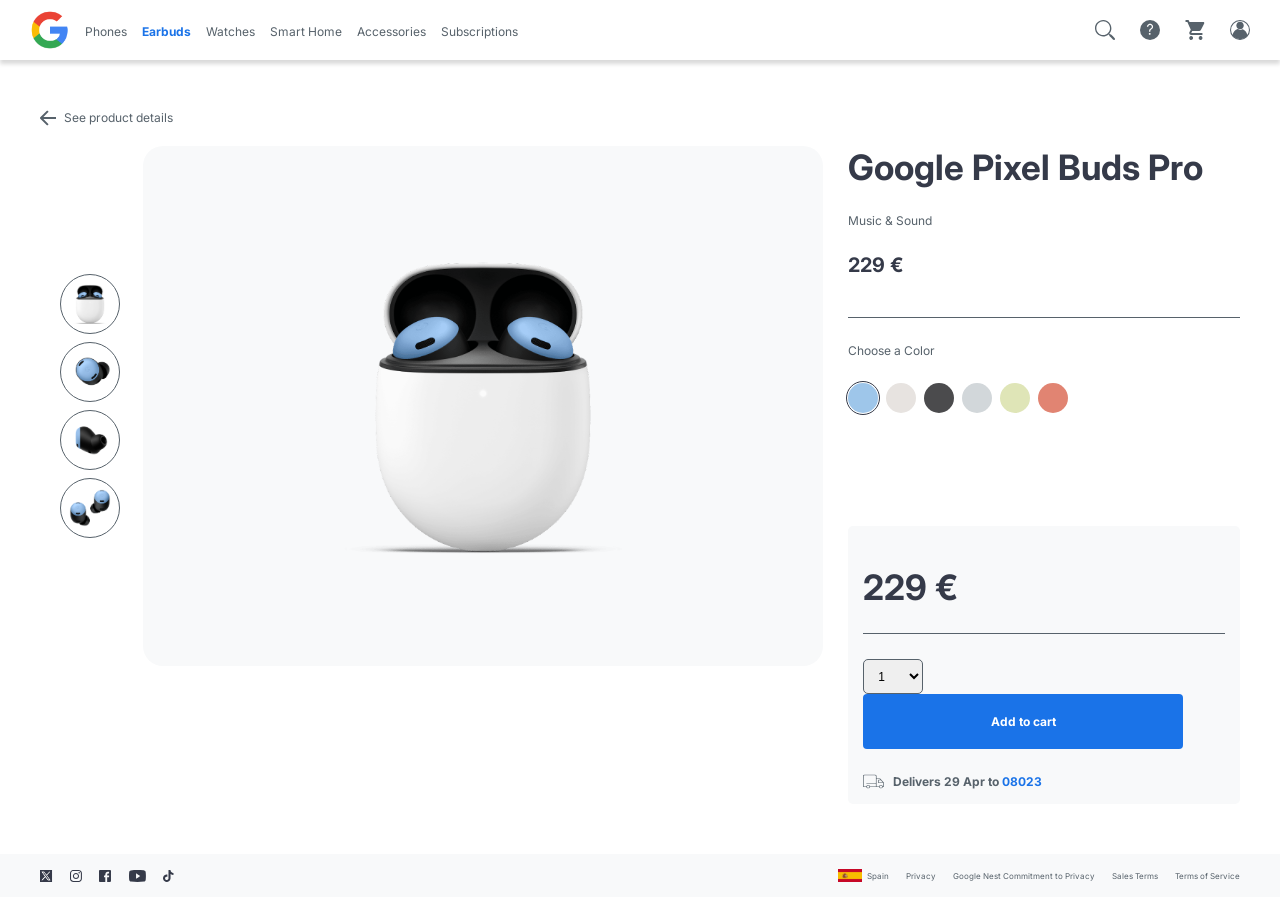
==== index.html @ b7e23eb5 "feat(watches): implement watches page and refactor styles to mobile-first - Complete watches.html wi" ====
<!doctype html>
<html lang="en">
  <head>
    <meta charset="UTF-8" />
    <meta name="viewport" content="width=device-width, initial-scale=1.0" />
    <title>Google Store</title>
    <link rel="icon" type="image/png" href="./img/google-logo.png" />
    <link rel="stylesheet" href="./styles/style.css" />
    <link rel="preconnect" href="https://fonts.googleapis.com" />
    <link rel="preconnect" href="https://fonts.gstatic.com" crossorigin />
    <link
      href="https://fonts.googleapis.com/css2?family=Inter:wght@400;700&display=swap"
      rel="stylesheet"
    />
  </head>

  <body>
    <!-- ===================== NAVIGATION ===================== -->
    <nav aria-label="Main navigation">
      <div class="links_contain">
        <a href="#"><img src="./img/google-logo.png" alt="logo" /></a>

        <ul class="links">
          <li><a href="#">Phones</a></li>
          <li>
            <a href="../pages/earbuds.html" aria-current="page">Earbuds</a>
          </li>
          <li><a href="../pages/watches.html">Watches</a></li>
          <li><a href="#">Smart Home</a></li>
          <li><a href="#">Accessories</a></li>
          <li><a href="#">Subscriptions</a></li>
        </ul>
      </div>

      <ul class="icons">
        <li>
          <a href="#"><img src="./img/icons/Search.svg" alt="Search" /></a>
        </li>
        <li>
          <a href="#"><img src="./img/icons/Help.svg" alt="Help" /></a>
        </li>
        <li>
          <a href="#"><img src="./img/icons/Cart.svg" alt="Cart" /></a>
        </li>
        <li>
          <a href="#"
            ><img src="./img/icons/Avatar.svg" alt="User account"
          /></a>
        </li>
        <li class="menu">
          <a href="#"
            ><img src="./img/icons/icons-menu.svg" alt="Open menu"
          /></a>
        </li>
      </ul>
    </nav>

    <!-- ===================== MAIN CONTENT ===================== -->
    <main>
      <a href="#" class="btn_back">
        <img src="./img/icons/Arrow.svg" alt="arrow" />
        See product details
      </a>

      <section>
        <div>
          <figure>
            <div class="thumbnails">
              <div>
                <img
                  src="./img/earbuds/earbuds_01.png"
                  alt="Google Pixel Buds Pro - vista frontal con estuche abierto"
                />
              </div>
              <div>
                <img
                  src="./img/earbuds/earbuds_02.png"
                  alt="Google Pixel Buds Pro - vista lateral"
                />
              </div>
              <div>
                <img
                  src="./img/earbuds/earbuds_03.png"
                  alt="Google Pixel Buds Pro - auricular derecho"
                />
              </div>
              <div>
                <img
                  src="./img/earbuds/earbuds_04.png"
                  alt="Google Pixel Buds Pro - estuche cerrado"
                />
              </div>
            </div>

            <div class="image">
              <img
                src="./img/earbuds/earbuds_01.png"
                alt="Google Pixel Buds Pro - vista frontal con estuche abierto"
              />
            </div>
          </figure>
        </div>

        <div class="info_product">
          <div class="description">
            <h1>Google Pixel Buds Pro</h1>
            <p>Music & Sound</p>
            <p class="price_summary">229 €</p>
            <hr />
            <p>Choose a Color</p>
          </div>

          <!-- Color selector and purchase actions -->
          <div class="purchase">
            <div class="colors">
              <input type="radio" name="color" id="color-blue" checked />
              <label for="color-blue" class="color-swatch swatch-blue"></label>

              <input type="radio" name="color" id="color-gray-light" />
              <label
                for="color-gray-light"
                class="color-swatch swatch-gray-light"
              ></label>

              <input type="radio" name="color" id="color-dark" />
              <label for="color-dark" class="color-swatch swatch-dark"></label>

              <input type="radio" name="color" id="color-gray" />
              <label for="color-gray" class="color-swatch swatch-gray"></label>

              <input type="radio" name="color" id="color-green" />
              <label
                for="color-green"
                class="color-swatch swatch-green"
              ></label>

              <input type="radio" name="color" id="color-red" />
              <label for="color-red" class="color-swatch swatch-red"></label>
            </div>

            <div class="purchase_details">
              <p class="price_purchase">229 €</p>
              <hr />
              <div>
                <select name="quantity" id="quantity">
                  <option value="1">1</option>
                  <option value="2">2</option>
                  <option value="3">3</option>
                  <option value="4">4</option>
                  <option value="5">5</option>
                </select>
                <button>Add to cart</button>
              </div>

              <div class="delivery">
                <img src="./img/icons/Delivery.svg" alt="Delivers" />
                <p>Delivers 29 Apr to <span>08023</span></p>
              </div>
            </div>
          </div>
        </div>
      </section>
    </main>

    <!-- ===================== FOOTER ===================== -->
    <footer>
      <div>
        <!-- Social media links -->
        <div class="social-icons">
          <a href="#"><img src="./img/icons/SM-x.svg" alt="X" /></a>
          <a href="#"
            ><img src="./img/icons/SM-instagram.svg" alt="Instagram"
          /></a>
          <a href="#"
            ><img src="./img/icons/SM-facebook.svg" alt="Facebook"
          /></a>
          <a href="#"><img src="./img/icons/SM-youtube.svg" alt="YouTube" /></a>
          <a href="#"><img src="./img/icons/SM-tiktok.svg" alt="TikTok" /></a>
        </div>

        <!-- Legal links and country selector -->
        <div class="footer-links">
          <a href="#">Privacy</a>
          <a href="#">Google Nest Commitment to Privacy</a>
          <a href="#">Sales Terms</a>
          <a href="#">Terms of Service</a>
          <div class="country">
            <img src="./img/icons/Spain.svg" alt="Spain" /> Spain
          </div>
        </div>
      </div>
    </footer>
  </body>
</html>
---- styles/style.css ----
/* === RESET === */
* {
  margin: 0;
  padding: 0;
  box-sizing: border-box;
}

/* === CUSTOM PROPERTIES === */
:root {
  /* Colors */
  --white: #ffffff;
  --gray-light: #f8f9fa;
  --gray: #57626b;
  --gray-dark: #353a49;
  --blue: #1a73e8;
  --beige: #f1f0e8;

  /* Typography */
  --font-primary: "Inter", sans-serif;

  --title-size: 35px;
  --title-color: var(--gray-dark);

  --subtitle-size: 20px;

  --text-size: 12px;
  --text-weight: normal;
  --text-color: var(--gray);

  --weight-bold: bold;

  --text-footer-size: 8px;
}

/* === BASE STYLES === */
body {
  font-family: var(--font-primary);
  display: flex;
  flex-direction: column;
  min-height: 100vh;
}

h1 {
  font-size: var(--title-size);
  font-weight: var(--weight-bold);
  color: var(--title-color);
}

p {
  font-size: var(--text-size);
  font-weight: var(--text-weight);
  color: var(--text-color);
}

button {
  all: unset;
  cursor: pointer;
}

/* === NAVIGATION === */
nav {
  display: flex;
  justify-content: space-between;
  padding: 10px 30px;
  align-items: center;
  height: 60px;
  box-shadow: 0px 4px 4px 0px rgba(0, 0, 0, 0.15);
}

.links_contain {
  display: flex;
  gap: 15px;
  align-items: center;
}

.links_contain img {
  width: 40px;
  height: 40px;
  display: block;
}

/* Hidden on mobile, shown on tablet+ */
.links {
  display: none;
}

.links a {
  text-decoration: none;
  color: var(--text-color);
  font-size: var(--text-size);
  font-weight: var(--text-weight);
  transition: color 0.2s ease;
}

.links a:hover {
  color: var(--blue);
  font-weight: var(--weight-bold);
}

/* Active page link */
.links a[aria-current="page"],
.links a[aria-current="page"]:hover {
  color: var(--blue);
  font-weight: var(--weight-bold);
  cursor: default;
}

.icons {
  display: flex;
  gap: 25px;
  list-style: none;
  height: 20px;
}

.icons img {
  width: 20px;
  height: 20px;
  transition: transform 0.2s ease;
}

.icons img:hover {
  transform: scale(1.2);
}

.menu img {
  filter: invert(29%) sepia(98%) saturate(1352%) hue-rotate(204deg)
    brightness(98%) contrast(95%);
}

/* === MAIN CONTENT === */
main {
  padding: 20px;
  display: flex;
  flex-direction: column;
  gap: 20px;
  align-items: flex-start;
}

main > a {
  display: flex;
  gap: 8px;
  text-decoration: none;
  color: var(--text-color);
  font-size: var(--text-size);
  font-weight: var(--text-weight);
}

section {
  display: flex;
  flex-direction: column;
  gap: 25px;
  width: 100%;
}

figure {
  width: 100%;
}

.thumbnails {
  display: none;
}

.image {
  background-color: var(--gray-light);
  border-radius: 20px;
  width: 100%;
  height: 350px;
  display: flex;
  justify-content: center;
  align-items: center;
  padding: 30px;
}

.image img {
  max-width: 100%;
  max-height: 100%;
  object-fit: contain;
}

.info_product,
.description {
  display: flex;
  flex-direction: column;
  gap: 25px;
}

.price_summary {
  color: var(--title-color);
  font-weight: var(--weight-bold);
  font-size: var(--subtitle-size);
  margin-bottom: 15px;
}

hr {
  width: 100%;
  border: none;
  border-top: 1px solid var(--gray);
}

.purchase {
  display: flex;
  flex-direction: column;
  gap: 25px;
}

.colors {
  display: flex;
  gap: 8px;
  align-items: center;
}

/* Hide radio inputs */
.colors input[type="radio"] {
  appearance: none;
  -webkit-appearance: none;
  width: 0;
  height: 0;
  margin: 0;
  position: absolute;
}

/* Base style of each circle */
.color-swatch {
  display: block;
  width: 30px;
  height: 30px;
  border-radius: 50%;
  cursor: pointer;
  outline: 1px solid transparent;
  outline-offset: 1px;
  transition: outline 0.1s ease;
}

/* Colors */
.swatch-blue {
  background-color: #9ec6ea;
}
.swatch-gray-light {
  background-color: #e7e3e0;
}
.swatch-dark {
  background-color: #4b4b4d;
}
.swatch-gray {
  background-color: #d2d7da;
}
.swatch-green {
  background-color: #dfe5b7;
}
.swatch-red {
  background-color: #e18472;
}

/* The selection shows an outline. */
.colors input[type="radio"]:checked + .color-swatch {
  outline: 1px solid var(--gray-dark);
}

/* Hover over the unselected ones */
.color-swatch:hover {
  outline: 1px solid var(--gray);
}

.purchase_details {
  display: flex;
  flex-direction: column;
  gap: 25px;
  background-color: var(--gray-light);
  border-radius: 5px;
  padding: 30px 15px 15px;
  width: 100%;
}

.price_purchase {
  color: var(--title-color);
  font-weight: var(--weight-bold);
  font-size: var(--title-size);
}

select {
  width: 60px;
  height: 35px;
  padding: 0 10px;
  border: 0.5px solid var(--gray);
  border-radius: 5px;
  font-size: var(--text-size);
  cursor: pointer;
}

select:focus {
  outline: none;
  border-color: var(--gray-dark);
}

.purchase_details button {
  width: 320px;
  padding: 20px 0;
  background-color: var(--blue);
  text-align: center;
  color: var(--white);
  font-size: var(--text-size);
  font-weight: var(--weight-bold);
  border-radius: 4px;
}

.delivery {
  display: flex;
  gap: 9px;
}

.delivery p {
  font-weight: var(--weight-bold);
}

.delivery span {
  color: var(--blue);
}

/* === FOOTER === */
footer {
  display: flex;
  justify-content: center;
  padding: 15px 20px;
  color: var(--text-color);
  background-color: var(--gray-light);
}

footer > div {
  display: flex;
  flex-direction: column;
  gap: 20px;
}

/* Social icons */
.social-icons {
  display: flex;
  gap: 17px;
  justify-content: center;
  align-items: center;
}

.social-icons img {
  height: 22px;
  display: block;
}

/* Footer links & country selector */
.footer-links {
  display: flex;
  flex-direction: column;
  gap: 5px;
  align-items: center;
}

.footer-links a {
  text-decoration: none;
  color: var(--text-color);
  font-size: var(--text-footer-size);
}

.country {
  display: flex;
  align-items: center;
  gap: 5px;
  font-size: var(--text-footer-size);
}

.country img {
  width: 24px;
}

/* === TABLET (min-width: 768px) === */
@media only screen and (min-width: 768px) {
  .links {
    display: flex;
    list-style: none;
    gap: 15px;
    align-items: center;
  }

  .menu {
    display: none;
  }

  .image {
    height: 400px;
  }

  .purchase {
    flex-direction: row;
    gap: 23px;
    align-items: start;
  }

  .purchase_details {
    padding: 40px 15px 15px;
  }

  footer > div {
    flex-direction: row;
    align-items: center;
    justify-content: space-between;
    width: 100%;
  }

  .footer-links {
    flex-direction: row;
    gap: 17px;
    align-items: center;
  }

  .country {
    order: -1;
  }

  .social-icons img {
    height: 12px;
  }
}

/* === DESKTOP (min-width: 1024px) === */
@media only screen and (min-width: 1024px) {
  main {
    align-items: normal;
    padding: 50px 40px;
  }

  section {
    display: grid;
    grid-template-columns: 2fr 1fr;
  }

  figure {
    display: flex;
    align-items: center;
    gap: 23px;
    height: 520px;
    padding-left: 20px;
  }

  .thumbnails {
    display: flex;
    flex-direction: column;
    gap: 8px;
  }

  .thumbnails div {
    width: 60px;
    height: 60px;
    display: flex;
    align-items: center;
    justify-content: center;
    border: 0.5px solid var(--gray);
    border-radius: 50%;
  }

  .thumbnails img {
    height: 50px;
  }

  .purchase {
    flex-direction: column;
  }

  .colors {
    min-height: 120px;
    align-items: flex-start;
  }

  .image {
    height: 100%;
  }

  .image img {
    width: 500px;
  }

  footer > div {
    max-width: 1200px;
  }
}
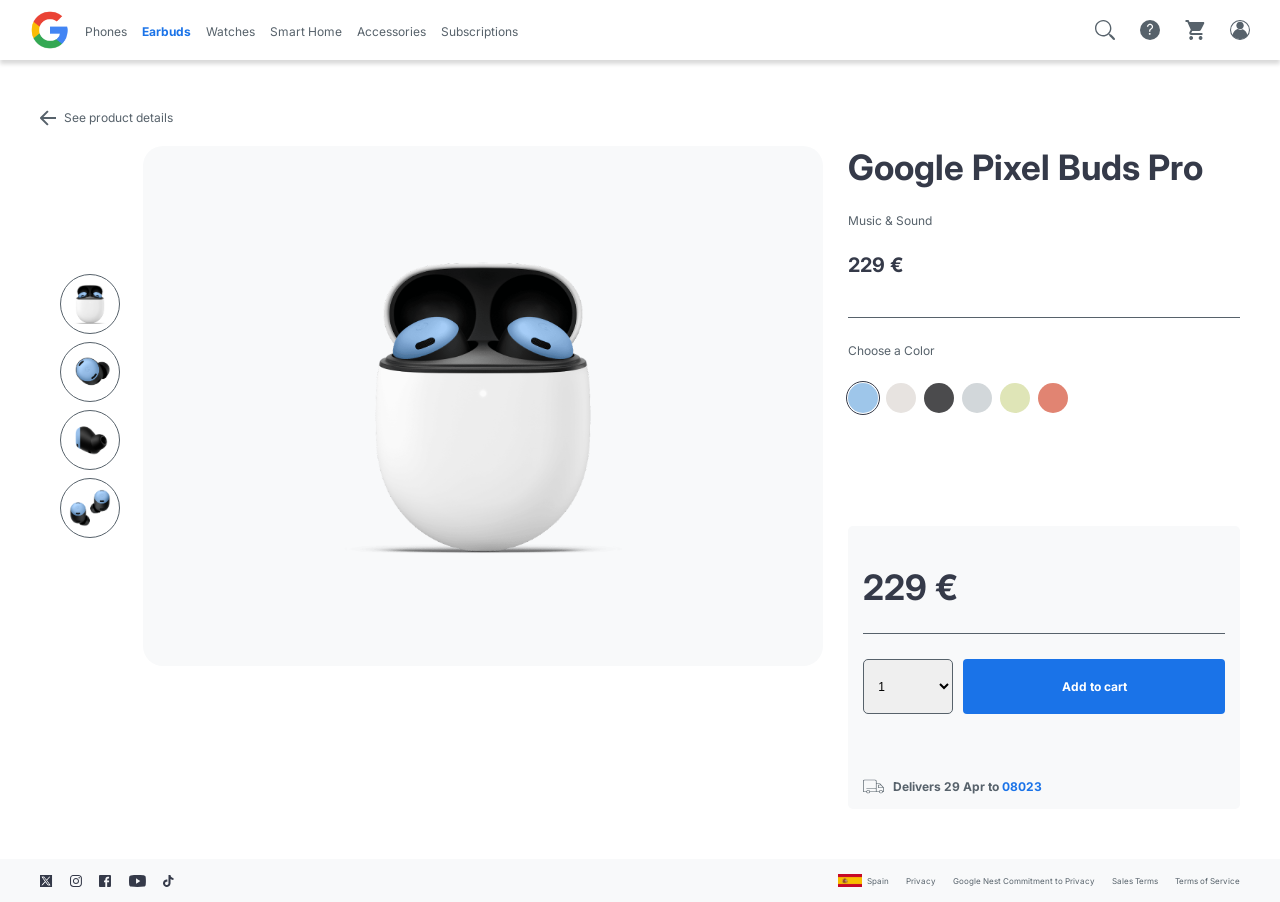
==== commit 6495e8dd: "refactor(purchase): improve accessibility and layout consistency - Replace color selector div with f" ====
--- a/index.html
+++ b/index.html
@@ -112,7 +112,7 @@
 
           <!-- Color selector and purchase actions -->
           <div class="purchase">
-            <div class="colors">
+            <fieldset class="colors">
               <input type="radio" name="color" id="color-blue" checked />
               <label for="color-blue" class="color-swatch swatch-blue"></label>
 
@@ -136,12 +136,12 @@
 
               <input type="radio" name="color" id="color-red" />
               <label for="color-red" class="color-swatch swatch-red"></label>
-            </div>
+            </fieldset>
 
             <div class="purchase_details">
               <p class="price_purchase">229 €</p>
               <hr />
-              <div>
+              <div class="select_quantity">
                 <select name="quantity" id="quantity">
                   <option value="1">1</option>
                   <option value="2">2</option>
--- a/styles/style.css
+++ b/styles/style.css
@@ -203,14 +203,15 @@
   gap: 25px;
 }
 
-.colors {
+fieldset {
   display: flex;
   gap: 8px;
   align-items: center;
+  border: none;
 }
 
 /* Hide radio inputs */
-.colors input[type="radio"] {
+fieldset input[type="radio"] {
   appearance: none;
   -webkit-appearance: none;
   width: 0;
@@ -277,8 +278,14 @@
   font-size: var(--title-size);
 }
 
+.select_quantity {
+  display: flex;
+  flex-direction: column;
+  gap: 25px;
+}
+
 select {
-  width: 60px;
+  width: 80px;
   height: 35px;
   padding: 0 10px;
   border: 0.5px solid var(--gray);
@@ -293,7 +300,7 @@
 }
 
 .purchase_details button {
-  width: 320px;
+  flex: 1;
   padding: 20px 0;
   background-color: var(--blue);
   text-align: center;
@@ -475,6 +482,18 @@
     width: 500px;
   }
 
+  .select_quantity {
+    flex-direction: row;
+    align-items: stretch;
+    gap: 10px;
+    margin-bottom: 40px;
+  }
+
+  select {
+    height: 100%;
+    width: 90px;
+  }
+
   footer > div {
     max-width: 1200px;
   }
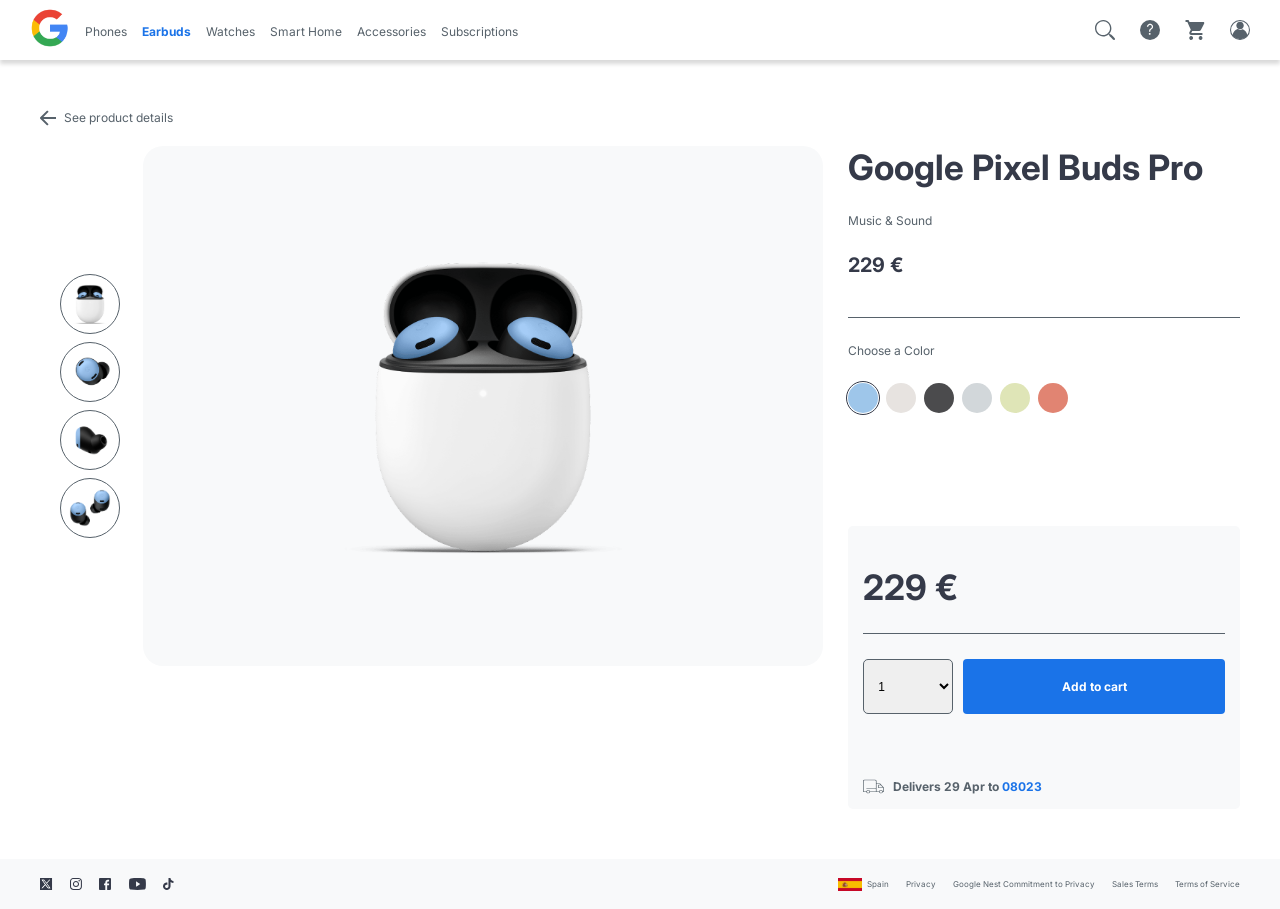
==== commit 88f45f90: "refactor(a11y): improve accessibility, remove dead code, and add focus states - Add meta description" ====
--- a/index.html
+++ b/index.html
@@ -3,6 +3,7 @@
   <head>
     <meta charset="UTF-8" />
     <meta name="viewport" content="width=device-width, initial-scale=1.0" />
+    <meta name="description" content="Google Pixel Buds Pro — premium wireless earbuds with Active Noise Cancellation. Available in 6 colors. Shop on the Google Store." />
     <title>Google Store</title>
     <link rel="icon" type="image/png" href="./img/google-logo.png" />
     <link rel="stylesheet" href="./styles/style.css" />
@@ -107,12 +108,12 @@
             <p>Music & Sound</p>
             <p class="price_summary">229 €</p>
             <hr />
-            <p>Choose a Color</p>
+            <p id="color-label">Choose a Color</p>
           </div>
 
           <!-- Color selector and purchase actions -->
           <div class="purchase">
-            <fieldset class="colors">
+            <fieldset class="colors" aria-labelledby="color-label">
               <input type="radio" name="color" id="color-blue" checked />
               <label for="color-blue" class="color-swatch swatch-blue"></label>
 
@@ -142,6 +143,7 @@
               <p class="price_purchase">229 €</p>
               <hr />
               <div class="select_quantity">
+                <label for="quantity" class="sr-only">Quantity</label>
                 <select name="quantity" id="quantity">
                   <option value="1">1</option>
                   <option value="2">2</option>
@@ -153,7 +155,7 @@
               </div>
 
               <div class="delivery">
-                <img src="./img/icons/Delivery.svg" alt="Delivers" />
+                <img src="./img/icons/Delivery.svg" alt="Free delivery" />
                 <p>Delivers 29 Apr to <span>08023</span></p>
               </div>
             </div>
@@ -167,15 +169,15 @@
       <div>
         <!-- Social media links -->
         <div class="social-icons">
-          <a href="#"><img src="./img/icons/SM-x.svg" alt="X" /></a>
+          <a href="#"><img src="./img/icons/SM-x.svg" alt="X" loading="lazy" /></a>
           <a href="#"
-            ><img src="./img/icons/SM-instagram.svg" alt="Instagram"
+            ><img src="./img/icons/SM-instagram.svg" alt="Instagram" loading="lazy"
           /></a>
           <a href="#"
-            ><img src="./img/icons/SM-facebook.svg" alt="Facebook"
+            ><img src="./img/icons/SM-facebook.svg" alt="Facebook" loading="lazy"
           /></a>
-          <a href="#"><img src="./img/icons/SM-youtube.svg" alt="YouTube" /></a>
-          <a href="#"><img src="./img/icons/SM-tiktok.svg" alt="TikTok" /></a>
+          <a href="#"><img src="./img/icons/SM-youtube.svg" alt="YouTube" loading="lazy" /></a>
+          <a href="#"><img src="./img/icons/SM-tiktok.svg" alt="TikTok" loading="lazy" /></a>
         </div>
 
         <!-- Legal links and country selector -->
--- a/styles/style.css
+++ b/styles/style.css
@@ -1,3 +1,16 @@
+/* === ACCESSIBILITY UTILITIES === */
+.sr-only {
+  position: absolute;
+  width: 1px;
+  height: 1px;
+  padding: 0;
+  margin: -1px;
+  overflow: hidden;
+  clip: rect(0, 0, 0, 0);
+  white-space: nowrap;
+  border: 0;
+}
+
 /* === RESET === */
 * {
   margin: 0;
@@ -13,7 +26,6 @@
   --gray: #57626b;
   --gray-dark: #353a49;
   --blue: #1a73e8;
-  --beige: #f1f0e8;
 
   /* Typography */
   --font-primary: "Inter", sans-serif;
@@ -48,7 +60,6 @@
 
 p {
   font-size: var(--text-size);
-  font-weight: var(--text-weight);
   color: var(--text-color);
 }
 
@@ -76,7 +87,6 @@
 .links_contain img {
   width: 40px;
   height: 40px;
-  display: block;
 }
 
 /* Hidden on mobile, shown on tablet+ */
@@ -88,7 +98,6 @@
   text-decoration: none;
   color: var(--text-color);
   font-size: var(--text-size);
-  font-weight: var(--text-weight);
   transition: color 0.2s ease;
 }
 
@@ -129,6 +138,7 @@
 
 /* === MAIN CONTENT === */
 main {
+  flex: 1;
   padding: 20px;
   display: flex;
   flex-direction: column;
@@ -294,8 +304,9 @@
   cursor: pointer;
 }
 
-select:focus {
-  outline: none;
+select:focus-visible {
+  outline: 1px solid var(--gray-light);
+  outline-offset: 2px;
   border-color: var(--gray-dark);
 }
 
@@ -308,6 +319,16 @@
   font-size: var(--text-size);
   font-weight: var(--weight-bold);
   border-radius: 4px;
+  transition: opacity 0.2s ease;
+}
+
+.purchase_details button:hover {
+  opacity: 0.85;
+}
+
+.purchase_details button:focus-visible {
+  outline: 2px solid var(--blue);
+  outline-offset: 3px;
 }
 
 .delivery {
@@ -348,7 +369,6 @@
 
 .social-icons img {
   height: 22px;
-  display: block;
 }
 
 /* Footer links & country selector */
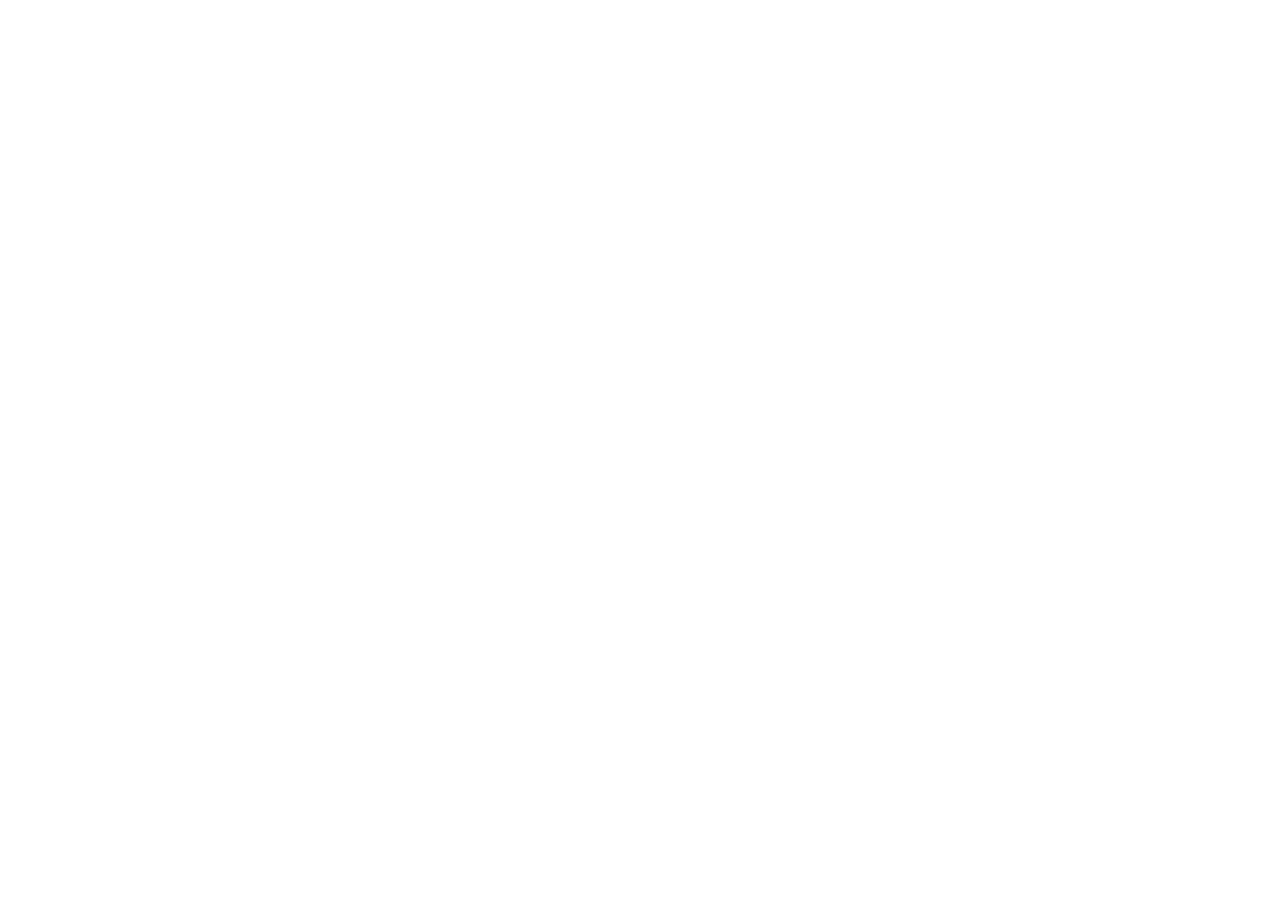
==== commit 4022f084: "refactor: reorganize static assets into assets/icons and assets/img  - Rename img/ to assets/ with i" ====
--- a/index.html
+++ b/index.html
@@ -3,9 +3,8 @@
   <head>
     <meta charset="UTF-8" />
     <meta name="viewport" content="width=device-width, initial-scale=1.0" />
-    <meta name="description" content="Google Pixel Buds Pro — premium wireless earbuds with Active Noise Cancellation. Available in 6 colors. Shop on the Google Store." />
     <title>Google Store</title>
-    <link rel="icon" type="image/png" href="./img/google-logo.png" />
+    <link rel="icon" type="image/png" href="./assets/icons/google-logo.png" />
     <link rel="stylesheet" href="./styles/style.css" />
     <link rel="preconnect" href="https://fonts.googleapis.com" />
     <link rel="preconnect" href="https://fonts.gstatic.com" crossorigin />
@@ -16,181 +15,9 @@
   </head>
 
   <body>
-    <!-- ===================== NAVIGATION ===================== -->
-    <nav aria-label="Main navigation">
-      <div class="links_contain">
-        <a href="#"><img src="./img/google-logo.png" alt="logo" /></a>
+    <div id="root"></div>
 
-        <ul class="links">
-          <li><a href="#">Phones</a></li>
-          <li>
-            <a href="../pages/earbuds.html" aria-current="page">Earbuds</a>
-          </li>
-          <li><a href="../pages/watches.html">Watches</a></li>
-          <li><a href="#">Smart Home</a></li>
-          <li><a href="#">Accessories</a></li>
-          <li><a href="#">Subscriptions</a></li>
-        </ul>
-      </div>
-
-      <ul class="icons">
-        <li>
-          <a href="#"><img src="./img/icons/Search.svg" alt="Search" /></a>
-        </li>
-        <li>
-          <a href="#"><img src="./img/icons/Help.svg" alt="Help" /></a>
-        </li>
-        <li>
-          <a href="#"><img src="./img/icons/Cart.svg" alt="Cart" /></a>
-        </li>
-        <li>
-          <a href="#"
-            ><img src="./img/icons/Avatar.svg" alt="User account"
-          /></a>
-        </li>
-        <li class="menu">
-          <a href="#"
-            ><img src="./img/icons/icons-menu.svg" alt="Open menu"
-          /></a>
-        </li>
-      </ul>
-    </nav>
-
-    <!-- ===================== MAIN CONTENT ===================== -->
-    <main>
-      <a href="#" class="btn_back">
-        <img src="./img/icons/Arrow.svg" alt="arrow" />
-        See product details
-      </a>
-
-      <section>
-        <div>
-          <figure>
-            <div class="thumbnails">
-              <div>
-                <img
-                  src="./img/earbuds/earbuds_01.png"
-                  alt="Google Pixel Buds Pro - vista frontal con estuche abierto"
-                />
-              </div>
-              <div>
-                <img
-                  src="./img/earbuds/earbuds_02.png"
-                  alt="Google Pixel Buds Pro - vista lateral"
-                />
-              </div>
-              <div>
-                <img
-                  src="./img/earbuds/earbuds_03.png"
-                  alt="Google Pixel Buds Pro - auricular derecho"
-                />
-              </div>
-              <div>
-                <img
-                  src="./img/earbuds/earbuds_04.png"
-                  alt="Google Pixel Buds Pro - estuche cerrado"
-                />
-              </div>
-            </div>
-
-            <div class="image">
-              <img
-                src="./img/earbuds/earbuds_01.png"
-                alt="Google Pixel Buds Pro - vista frontal con estuche abierto"
-              />
-            </div>
-          </figure>
-        </div>
-
-        <div class="info_product">
-          <div class="description">
-            <h1>Google Pixel Buds Pro</h1>
-            <p>Music & Sound</p>
-            <p class="price_summary">229 €</p>
-            <hr />
-            <p id="color-label">Choose a Color</p>
-          </div>
-
-          <!-- Color selector and purchase actions -->
-          <div class="purchase">
-            <fieldset class="colors" aria-labelledby="color-label">
-              <input type="radio" name="color" id="color-blue" checked />
-              <label for="color-blue" class="color-swatch swatch-blue"></label>
-
-              <input type="radio" name="color" id="color-gray-light" />
-              <label
-                for="color-gray-light"
-                class="color-swatch swatch-gray-light"
-              ></label>
-
-              <input type="radio" name="color" id="color-dark" />
-              <label for="color-dark" class="color-swatch swatch-dark"></label>
-
-              <input type="radio" name="color" id="color-gray" />
-              <label for="color-gray" class="color-swatch swatch-gray"></label>
-
-              <input type="radio" name="color" id="color-green" />
-              <label
-                for="color-green"
-                class="color-swatch swatch-green"
-              ></label>
-
-              <input type="radio" name="color" id="color-red" />
-              <label for="color-red" class="color-swatch swatch-red"></label>
-            </fieldset>
-
-            <div class="purchase_details">
-              <p class="price_purchase">229 €</p>
-              <hr />
-              <div class="select_quantity">
-                <label for="quantity" class="sr-only">Quantity</label>
-                <select name="quantity" id="quantity">
-                  <option value="1">1</option>
-                  <option value="2">2</option>
-                  <option value="3">3</option>
-                  <option value="4">4</option>
-                  <option value="5">5</option>
-                </select>
-                <button>Add to cart</button>
-              </div>
-
-              <div class="delivery">
-                <img src="./img/icons/Delivery.svg" alt="Free delivery" />
-                <p>Delivers 29 Apr to <span>08023</span></p>
-              </div>
-            </div>
-          </div>
-        </div>
-      </section>
-    </main>
-
-    <!-- ===================== FOOTER ===================== -->
-    <footer>
-      <div>
-        <!-- Social media links -->
-        <div class="social-icons">
-          <a href="#"><img src="./img/icons/SM-x.svg" alt="X" loading="lazy" /></a>
-          <a href="#"
-            ><img src="./img/icons/SM-instagram.svg" alt="Instagram" loading="lazy"
-          /></a>
-          <a href="#"
-            ><img src="./img/icons/SM-facebook.svg" alt="Facebook" loading="lazy"
-          /></a>
-          <a href="#"><img src="./img/icons/SM-youtube.svg" alt="YouTube" loading="lazy" /></a>
-          <a href="#"><img src="./img/icons/SM-tiktok.svg" alt="TikTok" loading="lazy" /></a>
-        </div>
-
-        <!-- Legal links and country selector -->
-        <div class="footer-links">
-          <a href="#">Privacy</a>
-          <a href="#">Google Nest Commitment to Privacy</a>
-          <a href="#">Sales Terms</a>
-          <a href="#">Terms of Service</a>
-          <div class="country">
-            <img src="./img/icons/Spain.svg" alt="Spain" /> Spain
-          </div>
-        </div>
-      </div>
-    </footer>
+    <!-- Lead Orchestrator -->
+    <script type="module" src="./index.js"></script>
   </body>
 </html>
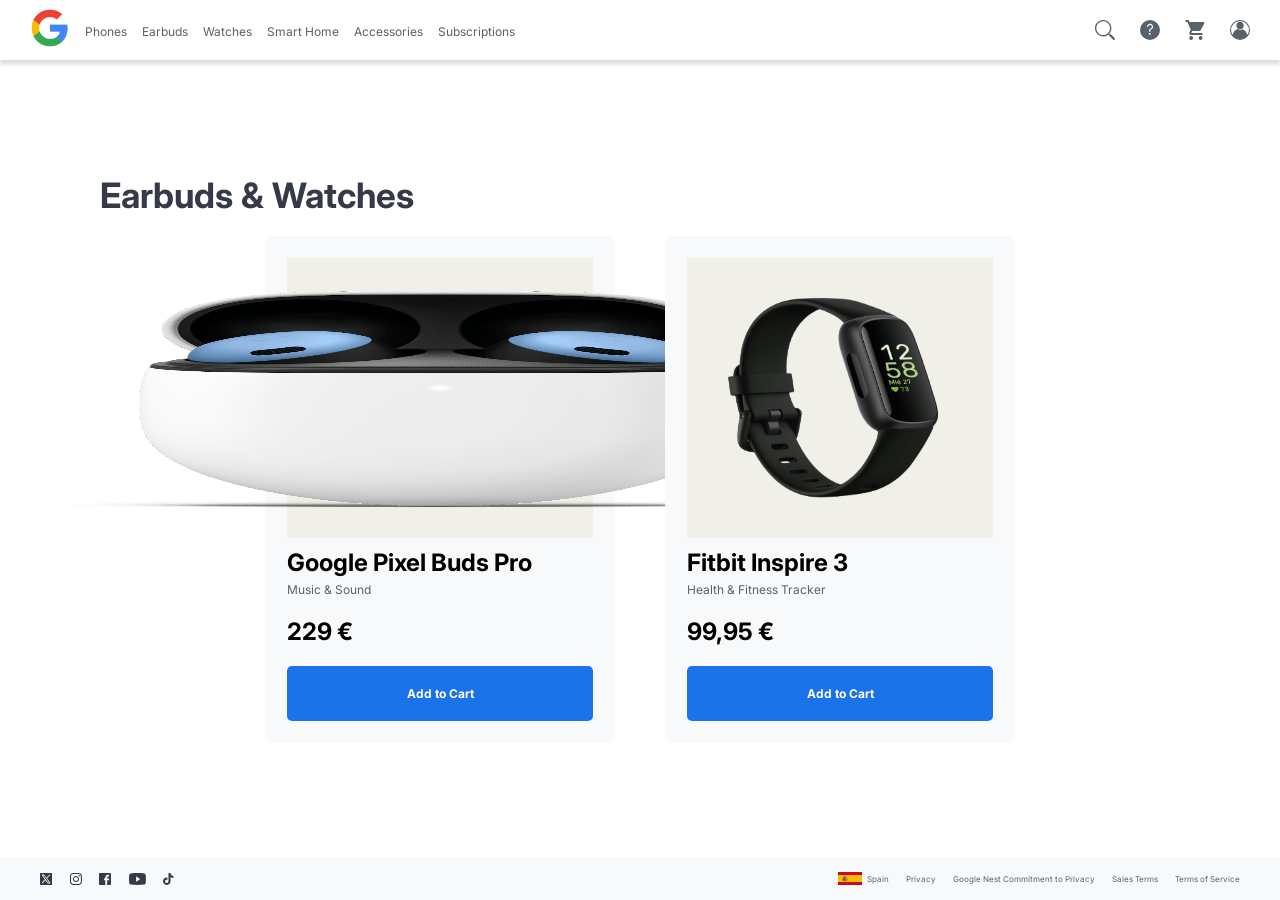
==== commit 14f75c5e: "feat: implement shopping cart with localStorage persistence - Add cartService.js with add/update/cle" ====
--- a/index.html
+++ b/index.html
@@ -3,9 +3,14 @@
   <head>
     <meta charset="UTF-8" />
     <meta name="viewport" content="width=device-width, initial-scale=1.0" />
+    <meta
+      name="description"
+      content="Google Pixel Buds Pro — premium wireless earbuds with Active Noise Cancellation. Available in 6 colors. Shop on the Google Store."
+    />
     <title>Google Store</title>
     <link rel="icon" type="image/png" href="./assets/icons/google-logo.png" />
     <link rel="stylesheet" href="./styles/style.css" />
+    <link rel="stylesheet" href="./styles/cart.css" />
     <link rel="preconnect" href="https://fonts.googleapis.com" />
     <link rel="preconnect" href="https://fonts.gstatic.com" crossorigin />
     <link
--- a/styles/style.css
+++ b/styles/style.css
@@ -26,6 +26,7 @@
   --gray: #57626b;
   --gray-dark: #353a49;
   --blue: #1a73e8;
+  --beige: #f1f0e8;
 
   /* Typography */
   --font-primary: "Inter", sans-serif;
@@ -44,7 +45,6 @@
   --text-footer-size: 8px;
 }
 
-/* === BASE STYLES === */
 body {
   font-family: var(--font-primary);
   display: flex;
@@ -52,6 +52,12 @@
   min-height: 100vh;
 }
 
+/* Contenedor raíz de JS: display:contents lo hace transparente al layout,
+   así nav/main/footer son hijos directos del body y heredan su flex. */
+#root {
+  display: contents;
+}
+
 h1 {
   font-size: var(--title-size);
   font-weight: var(--weight-bold);
@@ -60,6 +66,7 @@
 
 p {
   font-size: var(--text-size);
+  font-weight: var(--text-weight);
   color: var(--text-color);
 }
 
@@ -89,6 +96,29 @@
   height: 40px;
 }
 
+.links {
+  display: none;
+}
+
+.links a {
+  text-decoration: none;
+  color: var(--text-color);
+  font-size: var(--text-size);
+  transition: color 0.2s ease;
+}
+
+.links a:hover {
+  color: var(--blue);
+  font-weight: var(--weight-bold);
+}
+
+.links a[aria-current="page"],
+.links a[aria-current="page"]:hover {
+  color: var(--blue);
+  font-weight: var(--weight-bold);
+  cursor: default;
+}
+
 /* Hidden on mobile, shown on tablet+ */
 .links {
   display: none;
@@ -98,6 +128,7 @@
   text-decoration: none;
   color: var(--text-color);
   font-size: var(--text-size);
+  font-weight: var(--text-weight);
   transition: color 0.2s ease;
 }
 
@@ -136,212 +167,106 @@
     brightness(98%) contrast(95%);
 }
 
-/* === MAIN CONTENT === */
 main {
   flex: 1;
+  padding: 20px 30px;
+  display: flex;
+  flex-direction: column;
+  justify-content: center;
+  align-items: center;
+  gap: 20px;
+}
+
+article {
+  display: flex;
+  flex-direction: column;
+  gap: 10px;
+  align-items: center;
+  width: 350px;
+  background-color: var(--gray-light);
+  border-radius: 10px;
   padding: 20px;
+  border: 2px solid transparent;
+  cursor: pointer;
+  transition:
+    transform 0.2s ease,
+    border-color 0.2s ease,
+    box-shadow 0.2s ease;
+}
+
+article:hover {
+  transform: scale(1.02);
+  border-color: var(--blue);
+  box-shadow: 0 6px 20px rgba(26, 115, 232, 0.3);
+}
+
+.card_container {
   display: flex;
   flex-direction: column;
   gap: 20px;
-  align-items: flex-start;
-}
-
-main > a {
-  display: flex;
-  gap: 8px;
+}
+
+.img_container {
+  width: 100%;
+  display: flex;
+  justify-content: center;
+  height: 280px;
+  background-color: var(--beige);
+}
+
+.info_container {
+  display: flex;
+  flex-direction: column;
+  justify-content: center;
+  gap: 20px;
+  width: 100%;
+}
+
+.info {
+  display: flex;
+  flex-direction: column;
+  gap: 5px;
+}
+
+.add_to_cart {
+  background-color: var(--blue);
+  color: var(--white);
+  padding: 20px 50px;
+  border-radius: 5px;
+  display: flex;
+  justify-content: center;
+  align-items: center;
+  font-size: var(--text-size);
+  font-weight: var(--weight-bold);
   text-decoration: none;
-  color: var(--text-color);
-  font-size: var(--text-size);
-  font-weight: var(--text-weight);
-}
-
-section {
-  display: flex;
-  flex-direction: column;
-  gap: 25px;
   width: 100%;
-}
-
-figure {
-  width: 100%;
-}
-
-.thumbnails {
+  box-sizing: border-box;
+  font-family: var(--font-primary);
+}
+
+.add_to_cart:hover {
+  opacity: 0.85;
+}
+
+.cart-icon {
+  position: relative;
+}
+
+.cart-badge {
   display: none;
-}
-
-.image {
-  background-color: var(--gray-light);
-  border-radius: 20px;
-  width: 100%;
-  height: 350px;
-  display: flex;
-  justify-content: center;
-  align-items: center;
-  padding: 30px;
-}
-
-.image img {
-  max-width: 100%;
-  max-height: 100%;
-  object-fit: contain;
-}
-
-.info_product,
-.description {
-  display: flex;
-  flex-direction: column;
-  gap: 25px;
-}
-
-.price_summary {
-  color: var(--title-color);
-  font-weight: var(--weight-bold);
-  font-size: var(--subtitle-size);
-  margin-bottom: 15px;
-}
-
-hr {
-  width: 100%;
-  border: none;
-  border-top: 1px solid var(--gray);
-}
-
-.purchase {
-  display: flex;
-  flex-direction: column;
-  gap: 25px;
-}
-
-fieldset {
-  display: flex;
-  gap: 8px;
-  align-items: center;
-  border: none;
-}
-
-/* Hide radio inputs */
-fieldset input[type="radio"] {
-  appearance: none;
-  -webkit-appearance: none;
-  width: 0;
-  height: 0;
-  margin: 0;
   position: absolute;
-}
-
-/* Base style of each circle */
-.color-swatch {
-  display: block;
-  width: 30px;
-  height: 30px;
+  top: -8px;
+  right: -8px;
+  background-color: var(--blue);
+  color: var(--white);
+  font-size: 10px;
+  font-weight: bold;
+  min-width: 18px;
+  height: 18px;
   border-radius: 50%;
-  cursor: pointer;
-  outline: 1px solid transparent;
-  outline-offset: 1px;
-  transition: outline 0.1s ease;
-}
-
-/* Colors */
-.swatch-blue {
-  background-color: #9ec6ea;
-}
-.swatch-gray-light {
-  background-color: #e7e3e0;
-}
-.swatch-dark {
-  background-color: #4b4b4d;
-}
-.swatch-gray {
-  background-color: #d2d7da;
-}
-.swatch-green {
-  background-color: #dfe5b7;
-}
-.swatch-red {
-  background-color: #e18472;
-}
-
-/* The selection shows an outline. */
-.colors input[type="radio"]:checked + .color-swatch {
-  outline: 1px solid var(--gray-dark);
-}
-
-/* Hover over the unselected ones */
-.color-swatch:hover {
-  outline: 1px solid var(--gray);
-}
-
-.purchase_details {
-  display: flex;
-  flex-direction: column;
-  gap: 25px;
-  background-color: var(--gray-light);
-  border-radius: 5px;
-  padding: 30px 15px 15px;
-  width: 100%;
-}
-
-.price_purchase {
-  color: var(--title-color);
-  font-weight: var(--weight-bold);
-  font-size: var(--title-size);
-}
-
-.select_quantity {
-  display: flex;
-  flex-direction: column;
-  gap: 25px;
-}
-
-select {
-  width: 80px;
-  height: 35px;
-  padding: 0 10px;
-  border: 0.5px solid var(--gray);
-  border-radius: 5px;
-  font-size: var(--text-size);
-  cursor: pointer;
-}
-
-select:focus-visible {
-  outline: 1px solid var(--gray-light);
-  outline-offset: 2px;
-  border-color: var(--gray-dark);
-}
-
-.purchase_details button {
-  flex: 1;
-  padding: 20px 0;
-  background-color: var(--blue);
-  text-align: center;
-  color: var(--white);
-  font-size: var(--text-size);
-  font-weight: var(--weight-bold);
-  border-radius: 4px;
-  transition: opacity 0.2s ease;
-}
-
-.purchase_details button:hover {
-  opacity: 0.85;
-}
-
-.purchase_details button:focus-visible {
-  outline: 2px solid var(--blue);
-  outline-offset: 3px;
-}
-
-.delivery {
-  display: flex;
-  gap: 9px;
-}
-
-.delivery p {
-  font-weight: var(--weight-bold);
-}
-
-.delivery span {
-  color: var(--blue);
+  align-items: center;
+  justify-content: center;
+  padding: 0 3px;
 }
 
 /* === FOOTER === */
@@ -369,6 +294,7 @@
 
 .social-icons img {
   height: 22px;
+  display: block;
 }
 
 /* Footer links & country selector */
@@ -396,7 +322,7 @@
   width: 24px;
 }
 
-/* === TABLET (min-width: 768px) === */
+/* === TABLET === */
 @media only screen and (min-width: 768px) {
   .links {
     display: flex;
@@ -409,18 +335,15 @@
     display: none;
   }
 
-  .image {
-    height: 400px;
-  }
-
-  .purchase {
+  main {
+    align-items: normal;
+    padding: 30px;
+  }
+
+  .card_container {
     flex-direction: row;
-    gap: 23px;
-    align-items: start;
-  }
-
-  .purchase_details {
-    padding: 40px 15px 15px;
+    align-items: center;
+    justify-content: space-evenly;
   }
 
   footer > div {
@@ -445,73 +368,15 @@
   }
 }
 
-/* === DESKTOP (min-width: 1024px) === */
+/* === DESKTOP === */
 @media only screen and (min-width: 1024px) {
   main {
-    align-items: normal;
-    padding: 50px 40px;
-  }
-
-  section {
-    display: grid;
-    grid-template-columns: 2fr 1fr;
-  }
-
-  figure {
-    display: flex;
-    align-items: center;
-    gap: 23px;
-    height: 520px;
-    padding-left: 20px;
-  }
-
-  .thumbnails {
-    display: flex;
-    flex-direction: column;
-    gap: 8px;
-  }
-
-  .thumbnails div {
-    width: 60px;
-    height: 60px;
-    display: flex;
-    align-items: center;
+    padding: 30px 100px;
+  }
+
+  .card_container {
+    gap: 50px;
     justify-content: center;
-    border: 0.5px solid var(--gray);
-    border-radius: 50%;
-  }
-
-  .thumbnails img {
-    height: 50px;
-  }
-
-  .purchase {
-    flex-direction: column;
-  }
-
-  .colors {
-    min-height: 120px;
-    align-items: flex-start;
-  }
-
-  .image {
-    height: 100%;
-  }
-
-  .image img {
-    width: 500px;
-  }
-
-  .select_quantity {
-    flex-direction: row;
-    align-items: stretch;
-    gap: 10px;
-    margin-bottom: 40px;
-  }
-
-  select {
-    height: 100%;
-    width: 90px;
   }
 
   footer > div {
--- a/styles/cart.css
+++ b/styles/cart.css
@@ -0,0 +1,171 @@
+/* ── Cart Dropdown ─────────────────────────────────────────────── */
+
+.cart-dropdown {
+  position: absolute;
+  top: calc(100% + 12px);
+  right: -20px;
+  min-width: 320px;
+  background-color: var(--white);
+  border: 1px solid #e0e0e0;
+  border-radius: 16px;
+  box-shadow: 0 4px 20px rgba(0, 0, 0, 0.15);
+  z-index: 1000;
+  padding: 20px;
+}
+
+.cart-dropdown--hidden {
+  display: none;
+}
+
+.cart-dropdown__title {
+  text-align: center;
+  font-size: 1.25rem;
+  color: var(--blue);
+  margin: 0 0 16px;
+}
+
+/* ── Cart Items ───────────────────────────────────────────────── */
+
+.cart-dropdown__item {
+  display: flex;
+  align-items: center;
+  gap: 12px;
+  padding: 12px;
+  border: 1px solid #e0e0e0;
+  border-radius: 12px;
+  margin-bottom: 10px;
+}
+
+.cart-dropdown__img {
+  width: 60px;
+  height: 60px;
+  object-fit: contain;
+  border-radius: 8px;
+  background-color: var(--beige, #f1f0e8);
+  padding: 4px;
+}
+
+.cart-dropdown__info {
+  flex: 1;
+  display: flex;
+  flex-direction: column;
+  gap: 4px;
+}
+
+.cart-dropdown__name {
+  font-size: 0.85rem;
+  font-weight: 600;
+  color: var(--gray-dark, #353a49);
+}
+
+.cart-dropdown__price {
+  font-size: 0.85rem;
+  color: var(--gray, #57626b);
+}
+
+/* ── Quantity Controls ────────────────────────────────────────── */
+
+.cart-dropdown__qty {
+  display: flex;
+  flex-direction: column;
+  align-items: center;
+  gap: 2px;
+}
+
+.cart-qty-plus,
+.cart-qty-minus {
+  width: 28px;
+  height: 28px;
+  border-radius: 50%;
+  border: 1px solid #ccc;
+  background: var(--white);
+  font-size: 1rem;
+  font-weight: bold;
+  cursor: pointer;
+  display: flex;
+  align-items: center;
+  justify-content: center;
+  transition: background-color 0.2s, border-color 0.2s;
+  color: var(--gray-dark, #353a49);
+}
+
+.cart-qty-plus:hover,
+.cart-qty-minus:hover {
+  background-color: #f0f0f0;
+  border-color: #999;
+}
+
+.cart-dropdown__count {
+  width: 24px;
+  height: 24px;
+  border-radius: 50%;
+  background-color: #c62828;
+  color: var(--white);
+  font-size: 0.75rem;
+  font-weight: bold;
+  display: flex;
+  align-items: center;
+  justify-content: center;
+}
+
+/* ── Empty State ──────────────────────────────────────────────── */
+
+.cart-dropdown__empty {
+  text-align: center;
+  color: var(--gray, #57626b);
+  font-size: 0.9rem;
+  padding: 16px 0;
+  margin: 0;
+}
+
+/* ── Action Buttons ───────────────────────────────────────────── */
+
+.cart-dropdown__actions {
+  display: flex;
+  gap: 10px;
+  margin-top: 12px;
+}
+
+.cart-dropdown__btn {
+  flex: 1;
+  padding: 10px 16px;
+  border: none;
+  border-radius: 24px;
+  font-size: 0.8rem;
+  font-weight: 600;
+  cursor: pointer;
+  transition: opacity 0.2s;
+}
+
+.cart-dropdown__btn:hover {
+  opacity: 0.85;
+}
+
+.cart-dropdown__btn--go {
+  background-color: #2e7d32;
+  color: var(--white);
+}
+
+.cart-dropdown__btn--clear {
+  background-color: #5d1919;
+  color: var(--white);
+}
+
+/* ── Total ────────────────────────────────────────────────────── */
+
+.cart-dropdown__total {
+  text-align: center;
+  margin-top: 12px;
+  font-size: 1rem;
+  color: var(--gray-dark, #353a49);
+}
+
+/* ── Responsive ───────────────────────────────────────────────── */
+
+@media (max-width: 480px) {
+  .cart-dropdown {
+    min-width: 280px;
+    right: -10px;
+    padding: 16px;
+  }
+}
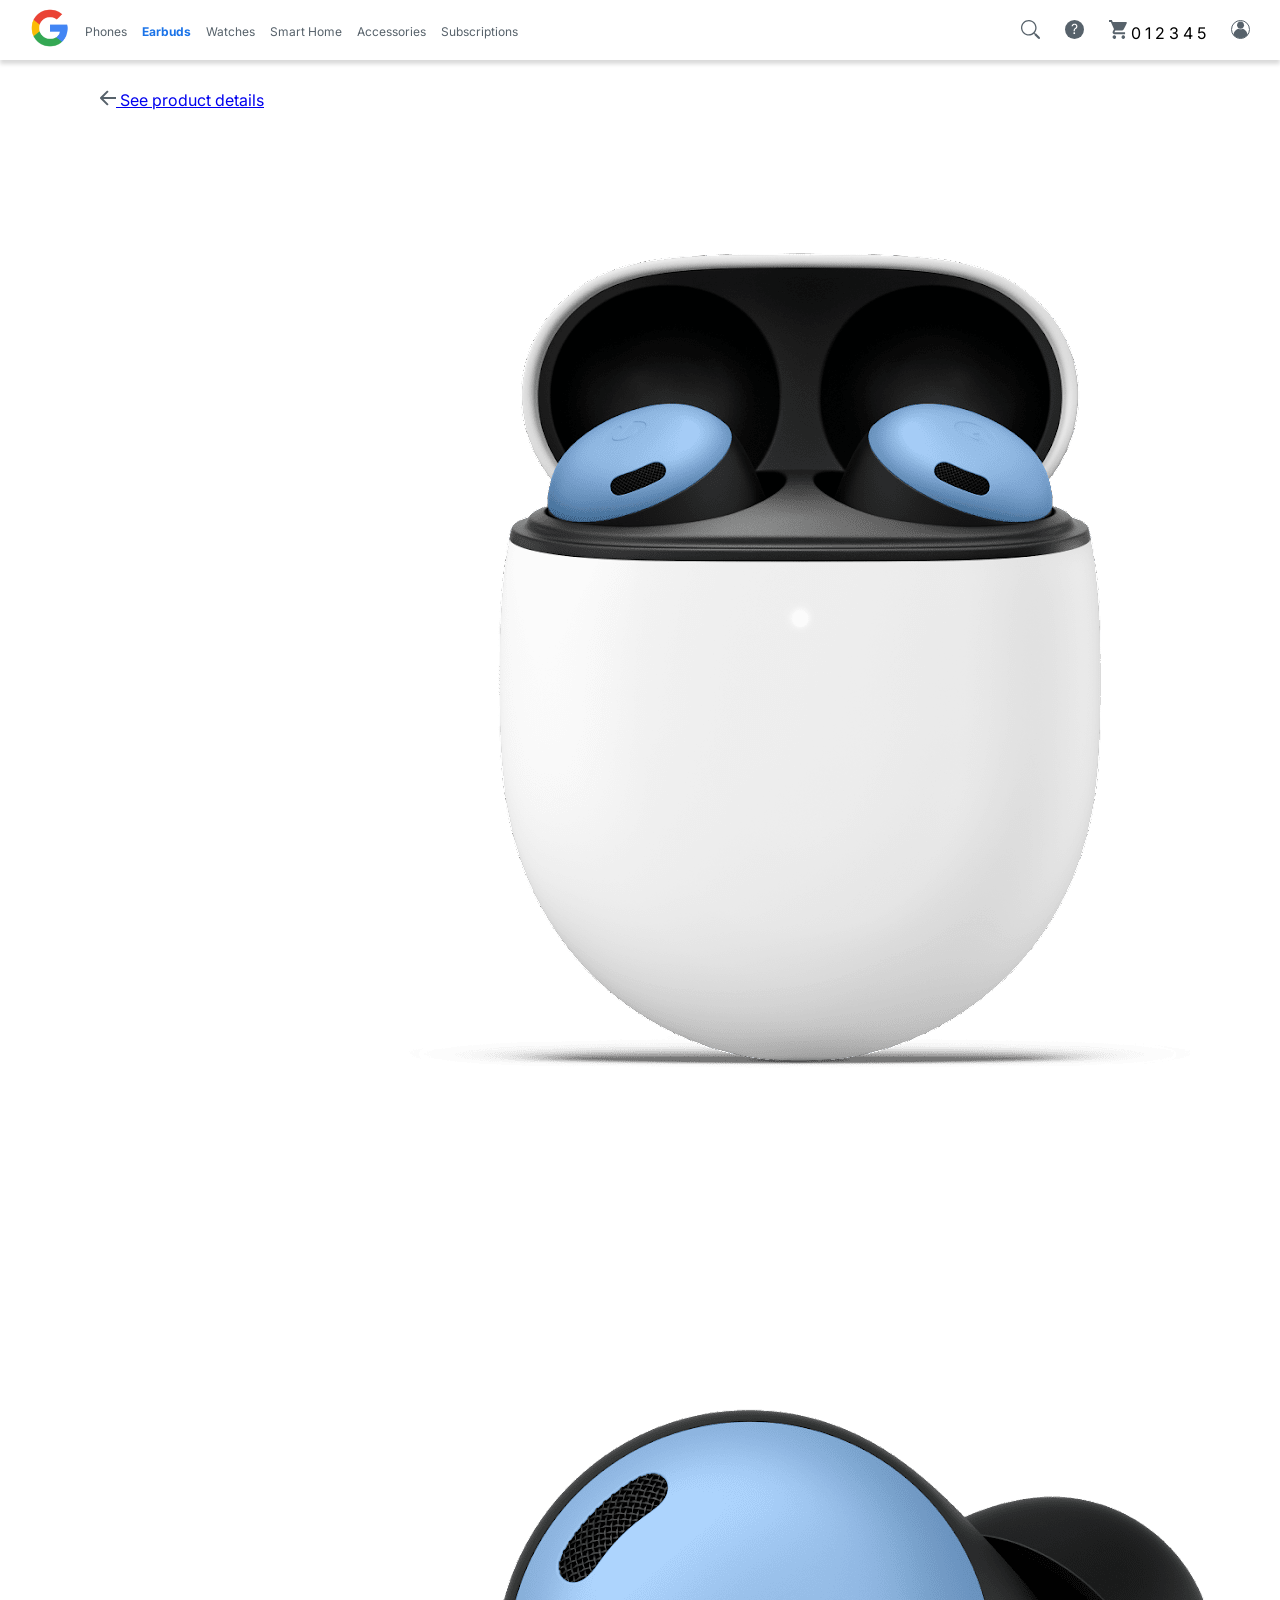
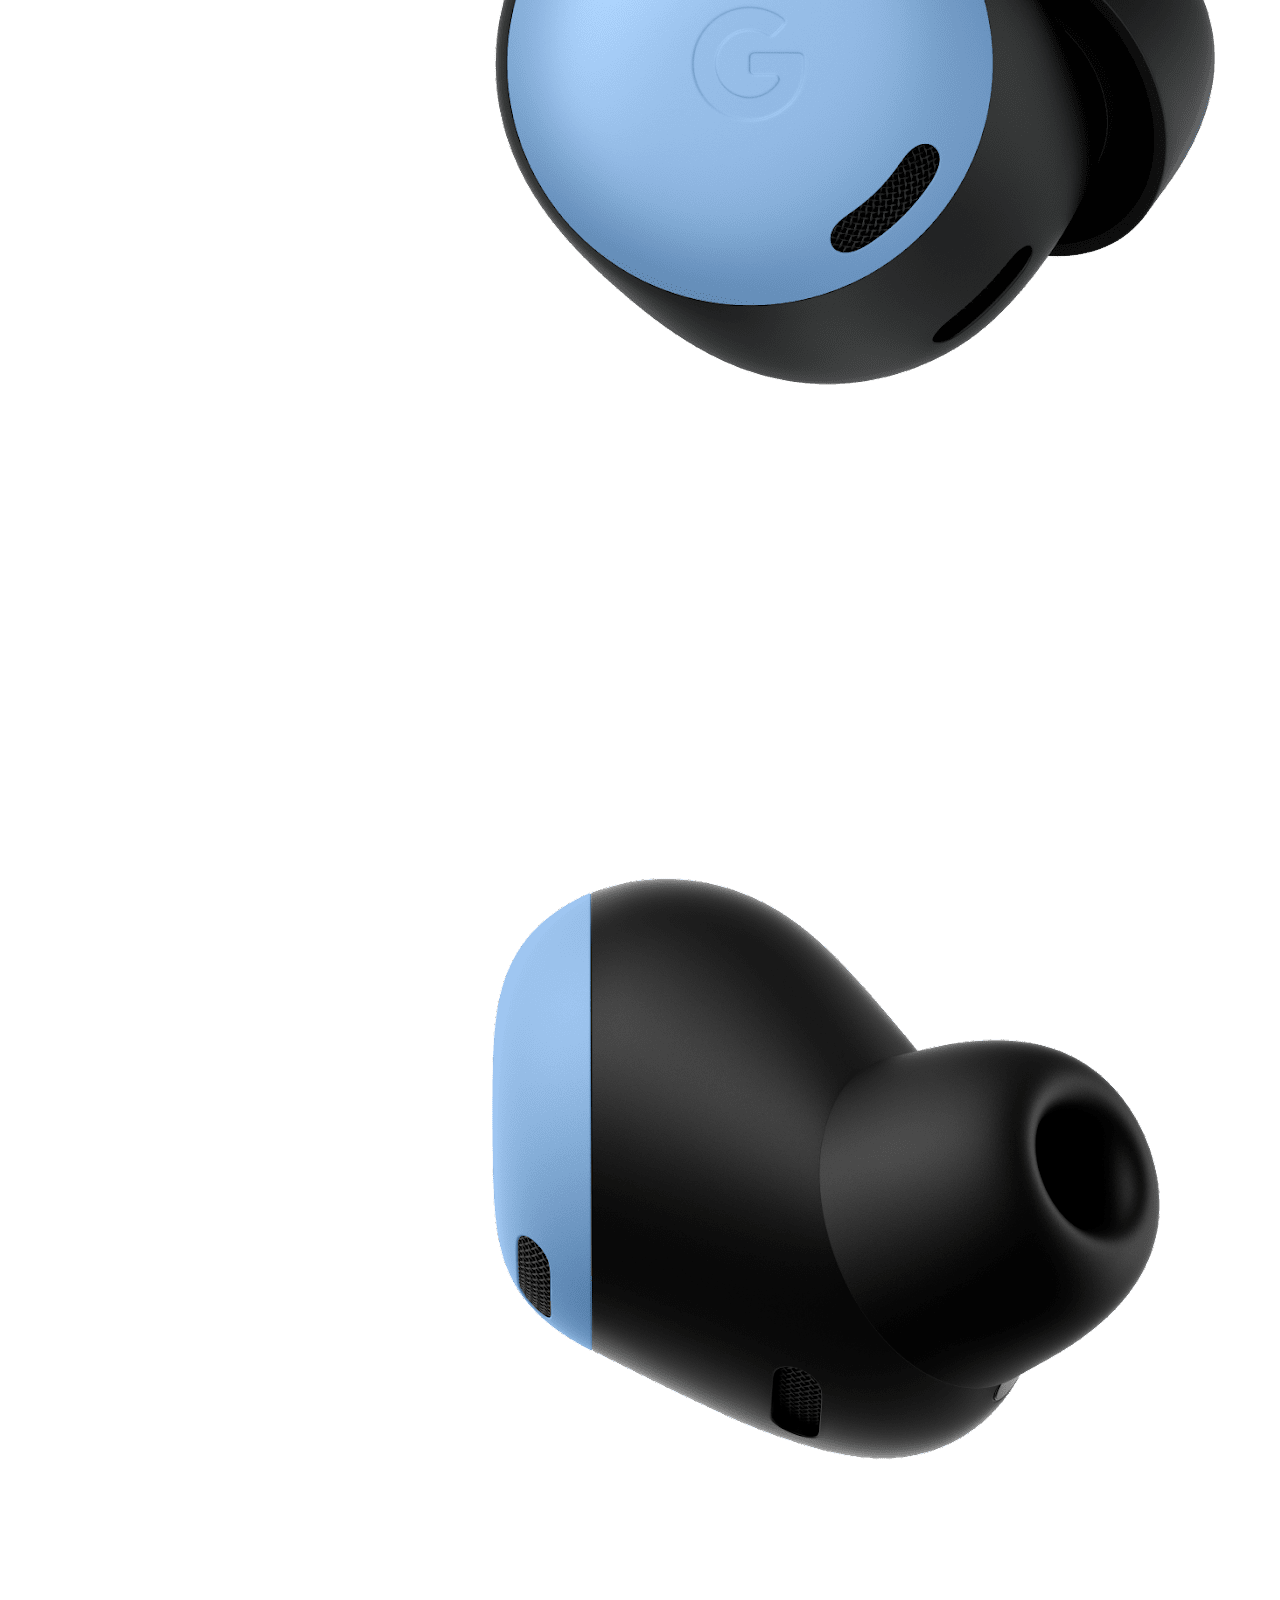
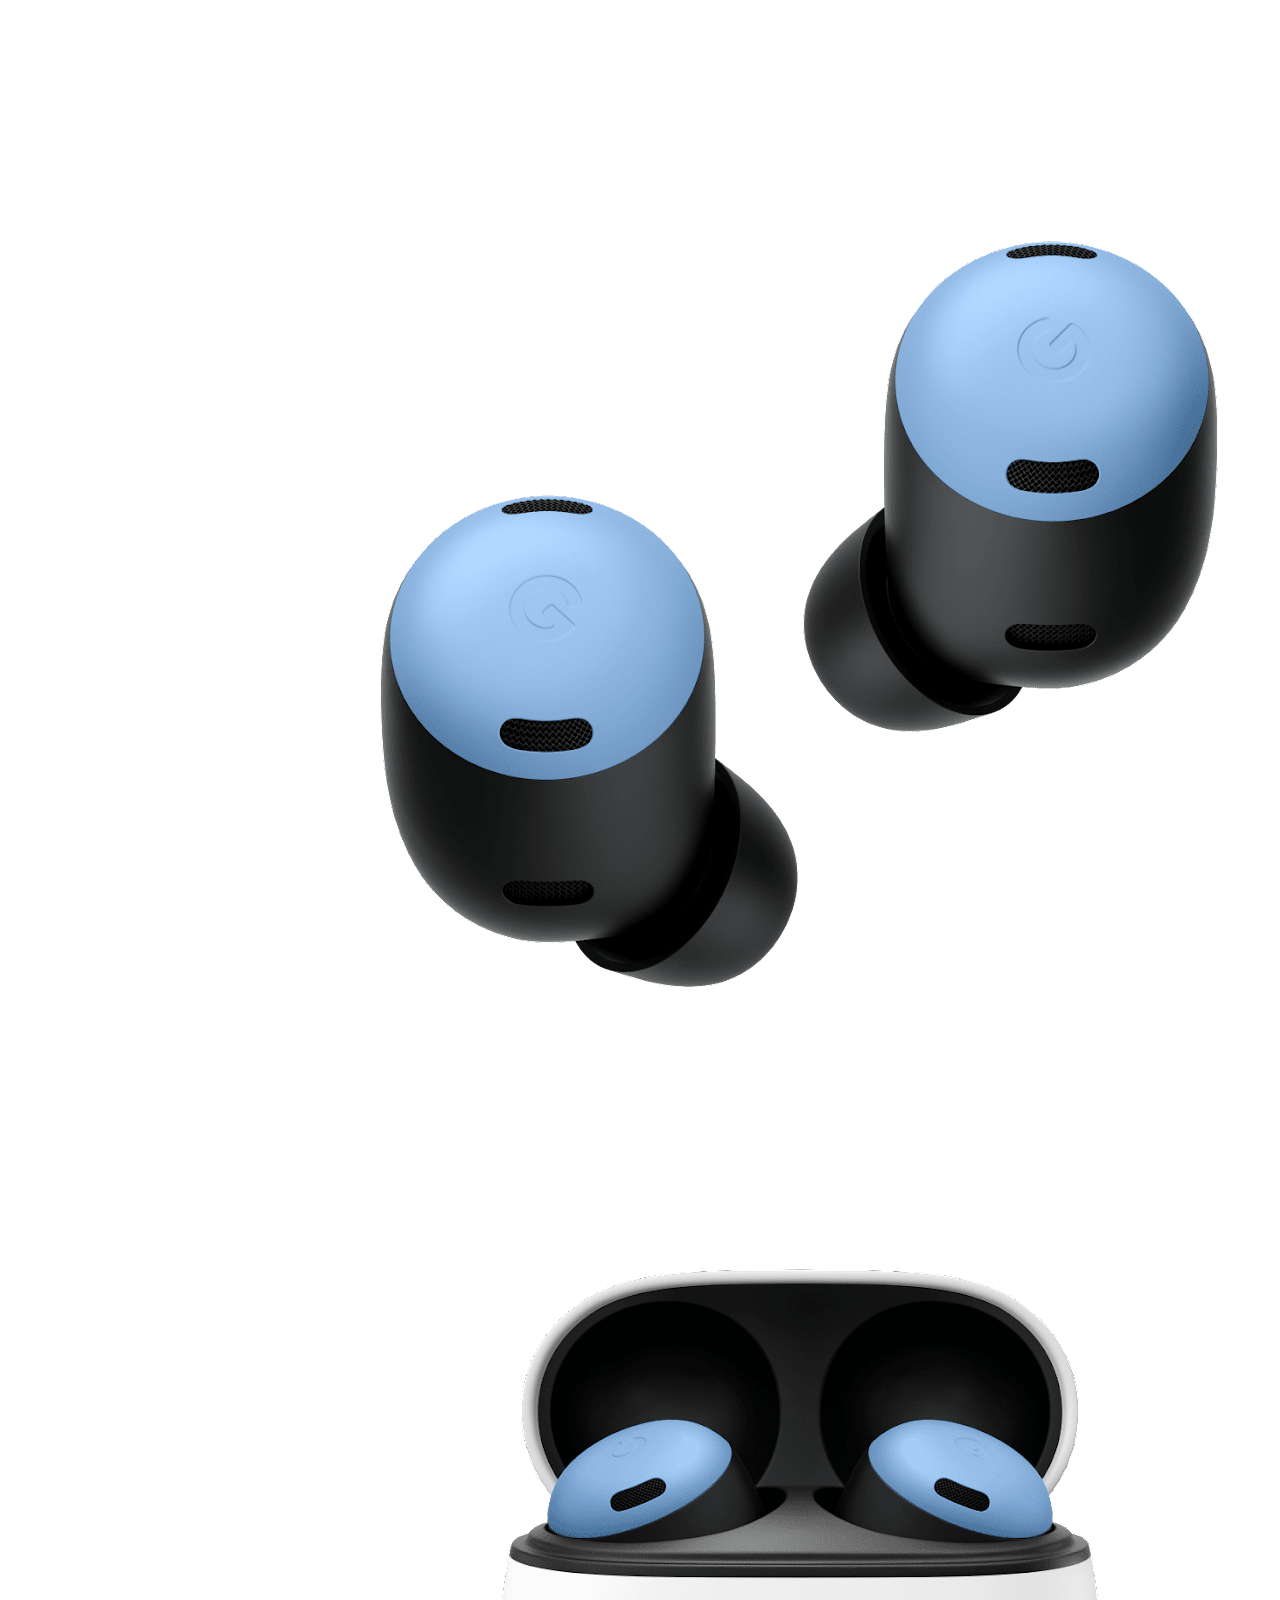
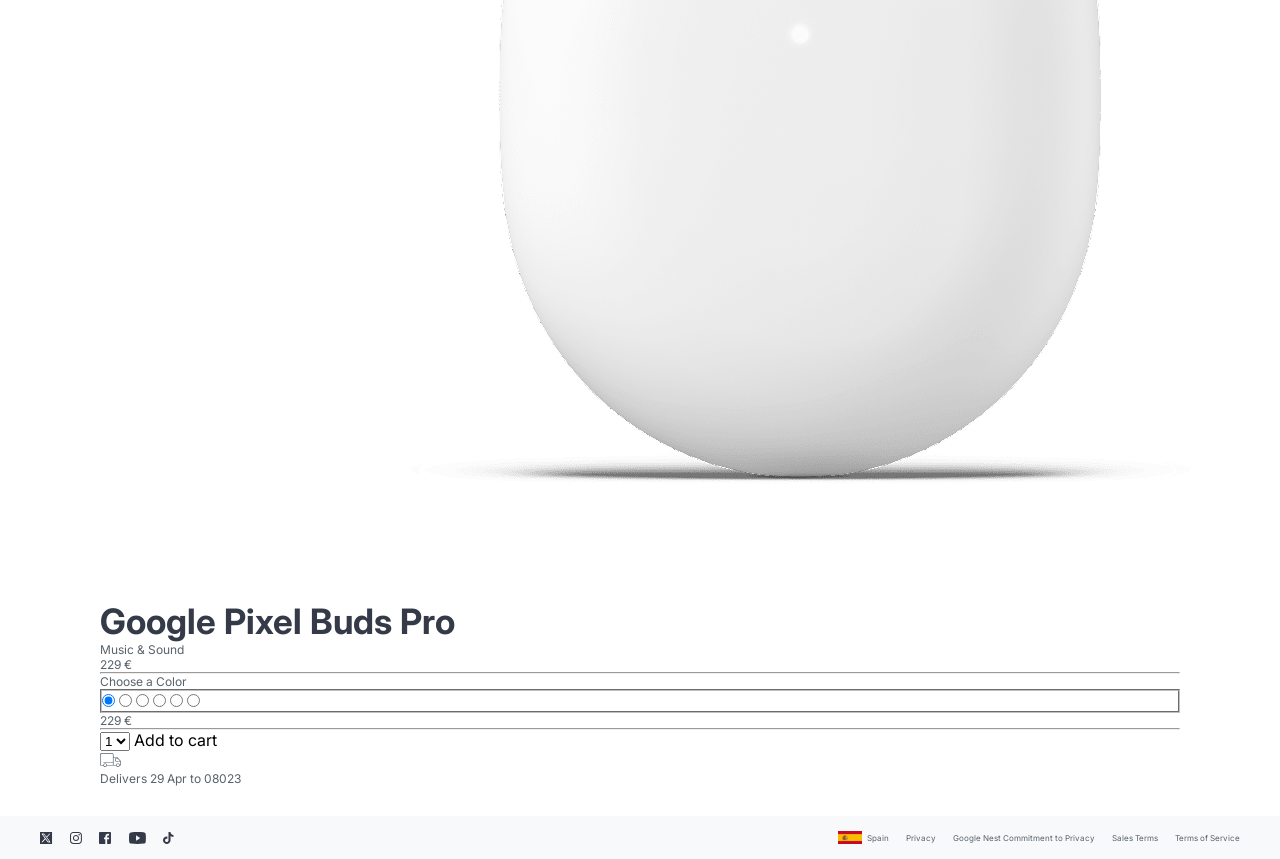
==== commit a50f5331: "https://github.com/MariaCarrilloCarrasco/Maria-C-Google-Store-Final.git" ====
--- a/index.html
+++ b/index.html
@@ -8,9 +8,8 @@
       content="Google Pixel Buds Pro — premium wireless earbuds with Active Noise Cancellation. Available in 6 colors. Shop on the Google Store."
     />
     <title>Google Store</title>
-    <link rel="icon" type="image/png" href="./assets/icons/google-logo.png" />
+    <link rel="icon" type="image/png" href="./img/google-logo.png" />
     <link rel="stylesheet" href="./styles/style.css" />
-    <link rel="stylesheet" href="./styles/cart.css" />
     <link rel="preconnect" href="https://fonts.googleapis.com" />
     <link rel="preconnect" href="https://fonts.gstatic.com" crossorigin />
     <link
@@ -20,9 +19,199 @@
   </head>
 
   <body>
-    <div id="root"></div>
-
-    <!-- Lead Orchestrator -->
-    <script type="module" src="./index.js"></script>
+    <!-- ===================== NAVIGATION ===================== -->
+    <nav aria-label="Main navigation">
+      <div class="links_contain">
+        <a href="./pages/watches.html"
+          ><img src="./img/google-logo.png" alt="logo"
+        /></a>
+
+        <ul class="links">
+          <li><a href="#">Phones</a></li>
+          <li>
+            <a href="./pages/earbuds.html" aria-current="page">Earbuds</a>
+          </li>
+          <li><a href="./pages/watches.html">Watches</a></li>
+          <li><a href="#">Smart Home</a></li>
+          <li><a href="#">Accessories</a></li>
+          <li><a href="#">Subscriptions</a></li>
+        </ul>
+      </div>
+
+      <ul class="icons">
+        <li>
+          <a href="#"><img src="./img/icons/Search.svg" alt="Search" /></a>
+        </li>
+        <li>
+          <a href="#"><img src="./img/icons/Help.svg" alt="Help" /></a>
+        </li>
+        <li>
+          <a href="#"><img src="./img/icons/Cart.svg" alt="Cart"/></a>
+          <span id="cart-count">0</span></a>
+          <span id="cart-count">1</span></a>
+          <span id="cart-count">2</span></a>
+          <span id="cart-count">3</span></a>
+          <span id="cart-count">4</span></a>
+          <span id="cart-count">5</span></a>
+        </li>
+        <li>
+          <a href="#"
+            ><img src="./img/icons/Avatar.svg" alt="User account"
+          /></a>
+        </li>
+        <li class="menu">
+          <a href="#"
+            ><img src="./img/icons/icons-menu.svg" alt="Open menu"
+          /></a>
+        </li>
+      </ul>
+    </nav>
+
+    <!-- ===================== MAIN CONTENT ===================== -->
+    <main>
+      <a href="#" class="btn_back">
+        <img src="./img/icons/Arrow.svg" alt="arrow" />
+        See product details
+      </a>
+
+      <section>
+        <div>
+          <figure>
+            <div class="thumbnails">
+              <div>
+                <img
+                  src="./img/earbuds/earbuds_01.png"
+                  alt="Google Pixel Buds Pro - vista frontal con estuche abierto"
+                />
+              </div>
+              <div>
+                <img
+                  src="./img/earbuds/earbuds_02.png"
+                  alt="Google Pixel Buds Pro - vista lateral"
+                />
+              </div>
+              <div>
+                <img
+                  src="./img/earbuds/earbuds_03.png"
+                  alt="Google Pixel Buds Pro - auricular derecho"
+                />
+              </div>
+              <div>
+                <img
+                  src="./img/earbuds/earbuds_04.png"
+                  alt="Google Pixel Buds Pro - estuche cerrado"
+                />
+              </div>
+            </div>
+
+            <div class="image">
+              <img
+                src="./img/earbuds/earbuds_01.png"
+                alt="Google Pixel Buds Pro - vista frontal con estuche abierto"
+              />
+            </div>
+          </figure>
+        </div>
+
+        <div class="info_product">
+          <div class="description">
+            <h1>Google Pixel Buds Pro</h1>
+            <p>Music & Sound</p>
+            <p class="price_summary">229 €</p>
+            <hr />
+            <p id="color-label">Choose a Color</p>
+          </div>
+
+          <div class="purchase">
+            <fieldset class="colors" aria-labelledby="color-label">
+              <input type="radio" name="color" id="color-blue" checked />
+              <label for="color-blue" class="color-swatch swatch-blue"></label>
+
+              <input type="radio" name="color" id="color-gray-light" />
+              <label
+                for="color-gray-light"
+                class="color-swatch swatch-gray-light"
+              ></label>
+
+              <input type="radio" name="color" id="color-dark" />
+              <label for="color-dark" class="color-swatch swatch-dark"></label>
+
+              <input type="radio" name="color" id="color-gray" />
+              <label for="color-gray" class="color-swatch swatch-gray"></label>
+
+              <input type="radio" name="color" id="color-green" />
+              <label
+                for="color-green"
+                class="color-swatch swatch-green"
+              ></label>
+
+              <input type="radio" name="color" id="color-red" />
+              <label for="color-red" class="color-swatch swatch-red"></label>
+            </fieldset>
+
+            <div class="purchase_details">
+              <p class="price_purchase">229 €</p>
+              <hr />
+              <div class="select_quantity">
+                <label for="quantity" class="sr-only">Quantity</label>
+                <select name="quantity" id="quantity">
+                  <option value="1">1</option>
+                  <option value="2">2</option>
+                  <option value="3">3</option>
+                  <option value="4">4</option>
+                  <option value="5">5</option>
+                </select>
+                <button>Add to cart</button>
+              </div>
+
+              <div class="delivery">
+                <img src="./img/icons/Delivery.svg" alt="Free delivery" />
+                <p>Delivers 29 Apr to <span>08023</span></p>
+              </div>
+            </div>
+          </div>
+        </div>
+      </section>
+    </main>
+
+    <!-- ===================== FOOTER ===================== -->
+    <footer>
+      <div>
+        <div class="social-icons">
+          <a href="#"
+            ><img src="./img/icons/SM-x.svg" alt="X" loading="lazy"
+          /></a>
+          <a href="#"
+            ><img
+              src="./img/icons/SM-instagram.svg"
+              alt="Instagram"
+              loading="lazy"
+          /></a>
+          <a href="#"
+            ><img
+              src="./img/icons/SM-facebook.svg"
+              alt="Facebook"
+              loading="lazy"
+          /></a>
+          <a href="#"
+            ><img src="./img/icons/SM-youtube.svg" alt="YouTube" loading="lazy"
+          /></a>
+          <a href="#"
+            ><img src="./img/icons/SM-tiktok.svg" alt="TikTok" loading="lazy"
+          /></a>
+        </div>
+
+        <div class="footer-links">
+          <a href="#">Privacy</a>
+          <a href="#">Google Nest Commitment to Privacy</a>
+          <a href="#">Sales Terms</a>
+          <a href="#">Terms of Service</a>
+          <div class="country">
+            <img src="./img/icons/Spain.svg" alt="Spain" /> Spain
+          </div>
+        </div>
+      </div>
+    </footer>
+    <script src="javascript.js"></script>
   </body>
 </html>
--- a/styles/style.css
+++ b/styles/style.css
@@ -52,8 +52,6 @@
   min-height: 100vh;
 }
 
-/* Contenedor raíz de JS: display:contents lo hace transparente al layout,
-   así nav/main/footer son hijos directos del body y heredan su flex. */
 #root {
   display: contents;
 }
@@ -152,13 +150,13 @@
   height: 20px;
 }
 
-.icons img {
+.icon {
   width: 20px;
   height: 20px;
   transition: transform 0.2s ease;
 }
 
-.icons img:hover {
+.icon:hover {
   transform: scale(1.2);
 }
 
@@ -187,17 +185,6 @@
   border-radius: 10px;
   padding: 20px;
   border: 2px solid transparent;
-  cursor: pointer;
-  transition:
-    transform 0.2s ease,
-    border-color 0.2s ease,
-    box-shadow 0.2s ease;
-}
-
-article:hover {
-  transform: scale(1.02);
-  border-color: var(--blue);
-  box-shadow: 0 6px 20px rgba(26, 115, 232, 0.3);
 }
 
 .card_container {
@@ -322,6 +309,48 @@
   width: 24px;
 }
 
+/* === MOBILE MENU DROPDOWN === */
+
+.mobile-menu {
+  background-color: var(--white);
+  box-shadow: 0 4px 8px rgba(0, 0, 0, 0.1);
+}
+
+.mobile-menu--hidden {
+  display: none;
+}
+
+.mobile-menu__links {
+  list-style: none;
+  padding: 0;
+  margin: 0;
+}
+
+.mobile-menu__links li {
+  border-bottom: 1px solid #e8e8e8;
+}
+
+.mobile-menu__links a {
+  display: block;
+  padding: 14px 30px;
+  color: var(--text-color);
+  text-decoration: none;
+  font-size: var(--text-size);
+  transition: color 0.2s;
+}
+
+.mobile-menu__links a:hover,
+.mobile-menu__links a[aria-current="page"] {
+  color: var(--blue);
+  font-weight: var(--weight-bold);
+}
+
+@media (min-width: 768px) {
+  .mobile-menu {
+    display: none !important;
+  }
+}
+
 /* === TABLET === */
 @media only screen and (min-width: 768px) {
   .links {
@@ -374,6 +403,20 @@
     padding: 30px 100px;
   }
 
+  article {
+    cursor: pointer;
+    transition:
+      transform 0.2s ease,
+      border-color 0.2s ease,
+      box-shadow 0.2s ease;
+  }
+
+  article:hover {
+    transform: scale(1.02);
+    border-color: var(--blue);
+    box-shadow: 0 6px 20px rgba(26, 115, 232, 0.3);
+  }
+
   .card_container {
     gap: 50px;
     justify-content: center;
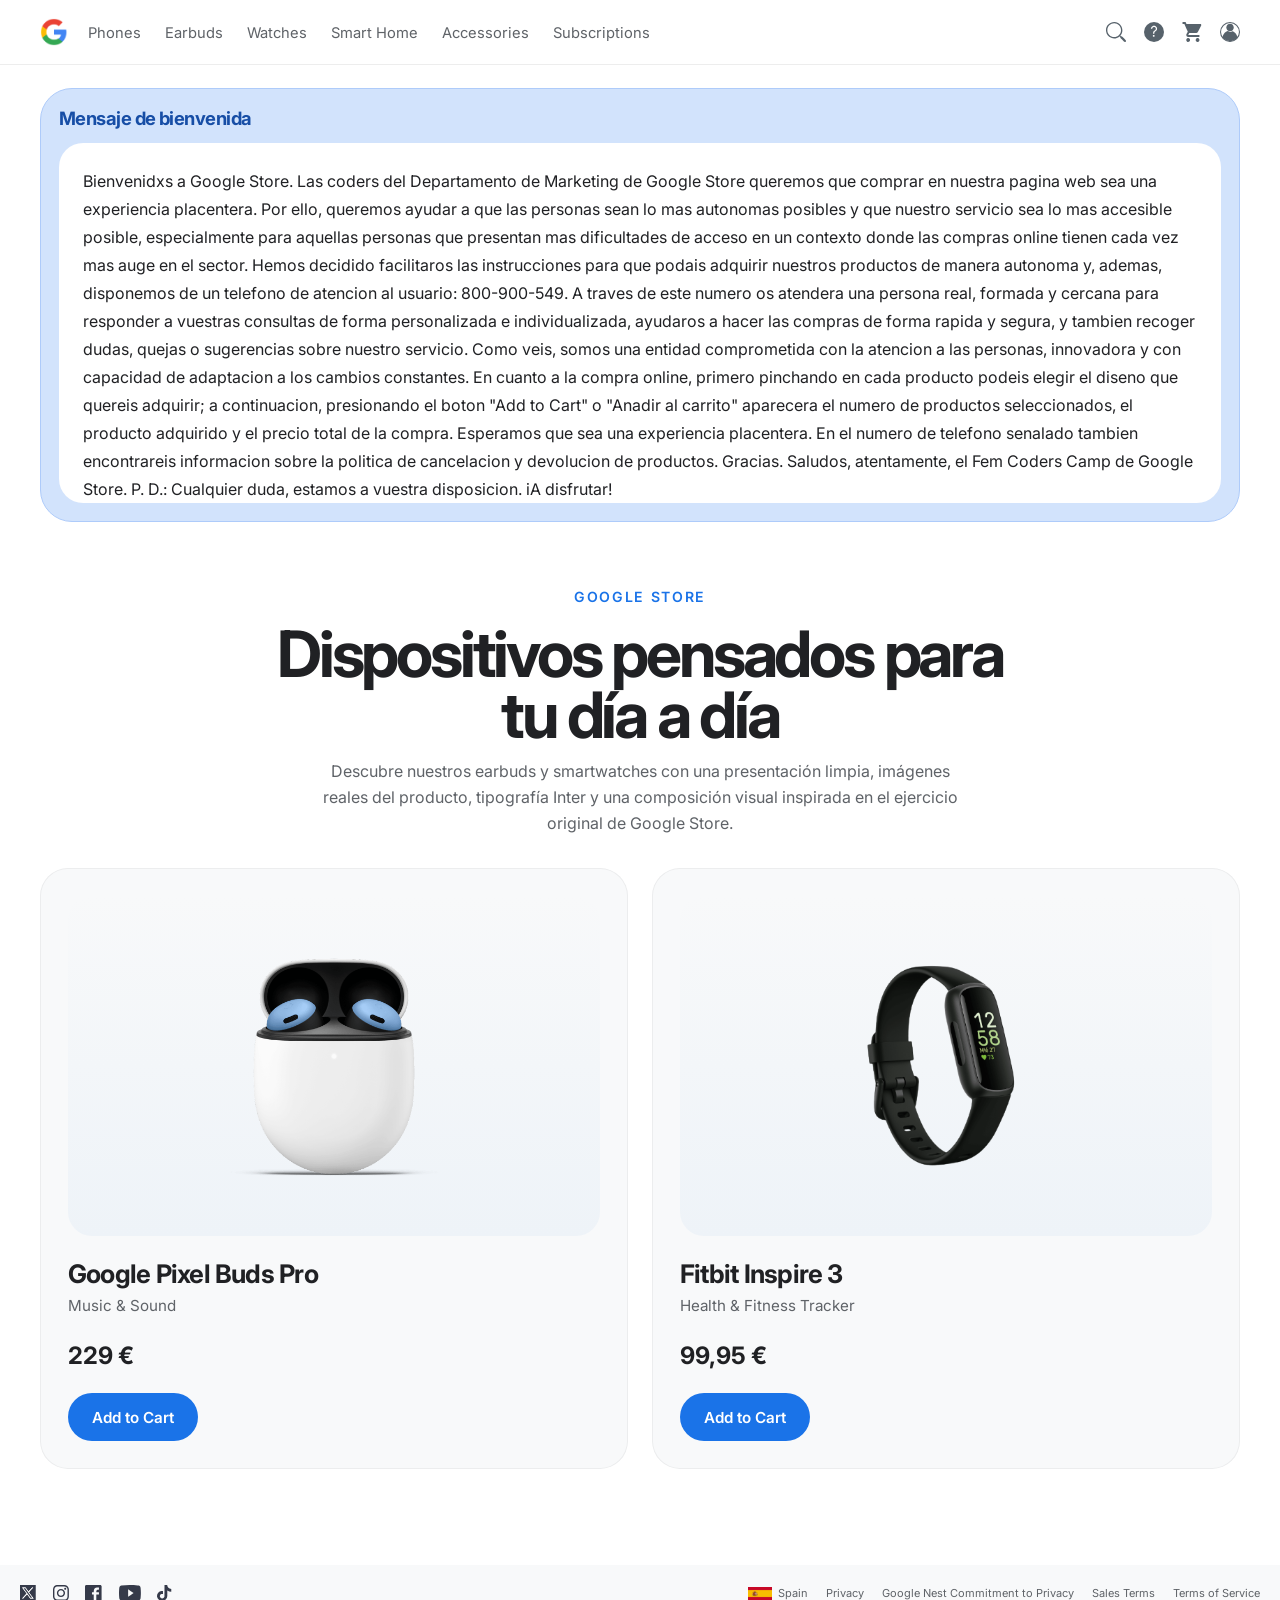
==== commit e7020507: "refactor: merge all modules into single javascript.js, remove index.js" ====
--- a/index.html
+++ b/index.html
@@ -8,8 +8,9 @@
       content="Google Pixel Buds Pro — premium wireless earbuds with Active Noise Cancellation. Available in 6 colors. Shop on the Google Store."
     />
     <title>Google Store</title>
-    <link rel="icon" type="image/png" href="./img/google-logo.png" />
+    <link rel="icon" type="image/png" href="./assets/icons/google-logo.png" />
     <link rel="stylesheet" href="./styles/style.css" />
+    <link rel="stylesheet" href="./styles/cart.css" />
     <link rel="preconnect" href="https://fonts.googleapis.com" />
     <link rel="preconnect" href="https://fonts.gstatic.com" crossorigin />
     <link
@@ -19,199 +20,8 @@
   </head>
 
   <body>
-    <!-- ===================== NAVIGATION ===================== -->
-    <nav aria-label="Main navigation">
-      <div class="links_contain">
-        <a href="./pages/watches.html"
-          ><img src="./img/google-logo.png" alt="logo"
-        /></a>
+    <div id="root"></div>
 
-        <ul class="links">
-          <li><a href="#">Phones</a></li>
-          <li>
-            <a href="./pages/earbuds.html" aria-current="page">Earbuds</a>
-          </li>
-          <li><a href="./pages/watches.html">Watches</a></li>
-          <li><a href="#">Smart Home</a></li>
-          <li><a href="#">Accessories</a></li>
-          <li><a href="#">Subscriptions</a></li>
-        </ul>
-      </div>
-
-      <ul class="icons">
-        <li>
-          <a href="#"><img src="./img/icons/Search.svg" alt="Search" /></a>
-        </li>
-        <li>
-          <a href="#"><img src="./img/icons/Help.svg" alt="Help" /></a>
-        </li>
-        <li>
-          <a href="#"><img src="./img/icons/Cart.svg" alt="Cart"/></a>
-          <span id="cart-count">0</span></a>
-          <span id="cart-count">1</span></a>
-          <span id="cart-count">2</span></a>
-          <span id="cart-count">3</span></a>
-          <span id="cart-count">4</span></a>
-          <span id="cart-count">5</span></a>
-        </li>
-        <li>
-          <a href="#"
-            ><img src="./img/icons/Avatar.svg" alt="User account"
-          /></a>
-        </li>
-        <li class="menu">
-          <a href="#"
-            ><img src="./img/icons/icons-menu.svg" alt="Open menu"
-          /></a>
-        </li>
-      </ul>
-    </nav>
-
-    <!-- ===================== MAIN CONTENT ===================== -->
-    <main>
-      <a href="#" class="btn_back">
-        <img src="./img/icons/Arrow.svg" alt="arrow" />
-        See product details
-      </a>
-
-      <section>
-        <div>
-          <figure>
-            <div class="thumbnails">
-              <div>
-                <img
-                  src="./img/earbuds/earbuds_01.png"
-                  alt="Google Pixel Buds Pro - vista frontal con estuche abierto"
-                />
-              </div>
-              <div>
-                <img
-                  src="./img/earbuds/earbuds_02.png"
-                  alt="Google Pixel Buds Pro - vista lateral"
-                />
-              </div>
-              <div>
-                <img
-                  src="./img/earbuds/earbuds_03.png"
-                  alt="Google Pixel Buds Pro - auricular derecho"
-                />
-              </div>
-              <div>
-                <img
-                  src="./img/earbuds/earbuds_04.png"
-                  alt="Google Pixel Buds Pro - estuche cerrado"
-                />
-              </div>
-            </div>
-
-            <div class="image">
-              <img
-                src="./img/earbuds/earbuds_01.png"
-                alt="Google Pixel Buds Pro - vista frontal con estuche abierto"
-              />
-            </div>
-          </figure>
-        </div>
-
-        <div class="info_product">
-          <div class="description">
-            <h1>Google Pixel Buds Pro</h1>
-            <p>Music & Sound</p>
-            <p class="price_summary">229 €</p>
-            <hr />
-            <p id="color-label">Choose a Color</p>
-          </div>
-
-          <div class="purchase">
-            <fieldset class="colors" aria-labelledby="color-label">
-              <input type="radio" name="color" id="color-blue" checked />
-              <label for="color-blue" class="color-swatch swatch-blue"></label>
-
-              <input type="radio" name="color" id="color-gray-light" />
-              <label
-                for="color-gray-light"
-                class="color-swatch swatch-gray-light"
-              ></label>
-
-              <input type="radio" name="color" id="color-dark" />
-              <label for="color-dark" class="color-swatch swatch-dark"></label>
-
-              <input type="radio" name="color" id="color-gray" />
-              <label for="color-gray" class="color-swatch swatch-gray"></label>
-
-              <input type="radio" name="color" id="color-green" />
-              <label
-                for="color-green"
-                class="color-swatch swatch-green"
-              ></label>
-
-              <input type="radio" name="color" id="color-red" />
-              <label for="color-red" class="color-swatch swatch-red"></label>
-            </fieldset>
-
-            <div class="purchase_details">
-              <p class="price_purchase">229 €</p>
-              <hr />
-              <div class="select_quantity">
-                <label for="quantity" class="sr-only">Quantity</label>
-                <select name="quantity" id="quantity">
-                  <option value="1">1</option>
-                  <option value="2">2</option>
-                  <option value="3">3</option>
-                  <option value="4">4</option>
-                  <option value="5">5</option>
-                </select>
-                <button>Add to cart</button>
-              </div>
-
-              <div class="delivery">
-                <img src="./img/icons/Delivery.svg" alt="Free delivery" />
-                <p>Delivers 29 Apr to <span>08023</span></p>
-              </div>
-            </div>
-          </div>
-        </div>
-      </section>
-    </main>
-
-    <!-- ===================== FOOTER ===================== -->
-    <footer>
-      <div>
-        <div class="social-icons">
-          <a href="#"
-            ><img src="./img/icons/SM-x.svg" alt="X" loading="lazy"
-          /></a>
-          <a href="#"
-            ><img
-              src="./img/icons/SM-instagram.svg"
-              alt="Instagram"
-              loading="lazy"
-          /></a>
-          <a href="#"
-            ><img
-              src="./img/icons/SM-facebook.svg"
-              alt="Facebook"
-              loading="lazy"
-          /></a>
-          <a href="#"
-            ><img src="./img/icons/SM-youtube.svg" alt="YouTube" loading="lazy"
-          /></a>
-          <a href="#"
-            ><img src="./img/icons/SM-tiktok.svg" alt="TikTok" loading="lazy"
-          /></a>
-        </div>
-
-        <div class="footer-links">
-          <a href="#">Privacy</a>
-          <a href="#">Google Nest Commitment to Privacy</a>
-          <a href="#">Sales Terms</a>
-          <a href="#">Terms of Service</a>
-          <div class="country">
-            <img src="./img/icons/Spain.svg" alt="Spain" /> Spain
-          </div>
-        </div>
-      </div>
-    </footer>
-    <script src="javascript.js"></script>
+    <script defer src="./javascript.js"></script>
   </body>
 </html>
--- a/styles/style.css
+++ b/styles/style.css
@@ -1,428 +1,588 @@
-/* === ACCESSIBILITY UTILITIES === */
-.sr-only {
-  position: absolute;
-  width: 1px;
-  height: 1px;
-  padding: 0;
-  margin: -1px;
-  overflow: hidden;
-  clip: rect(0, 0, 0, 0);
-  white-space: nowrap;
-  border: 0;
-}
-
 /* === RESET === */
 * {
-  margin: 0;
-  padding: 0;
-  box-sizing: border-box;
+    margin: 0;
+    padding: 0;
+    box-sizing: border-box;
 }
 
 /* === CUSTOM PROPERTIES === */
 :root {
-  /* Colors */
-  --white: #ffffff;
-  --gray-light: #f8f9fa;
-  --gray: #57626b;
-  --gray-dark: #353a49;
-  --blue: #1a73e8;
-  --beige: #f1f0e8;
-
-  /* Typography */
-  --font-primary: "Inter", sans-serif;
-
-  --title-size: 35px;
-  --title-color: var(--gray-dark);
-
-  --subtitle-size: 20px;
-
-  --text-size: 12px;
-  --text-weight: normal;
-  --text-color: var(--gray);
-
-  --weight-bold: bold;
-
-  --text-footer-size: 8px;
-}
-
+    --white: #ffffff;
+    --gray-light: #f8f9fa;
+    --gray: #5f6368;
+    --gray-dark: #202124;
+    --blue: #1a73e8;
+    --blue-light: #d2e3fc;
+    --beige: #f1f3f4;
+    --border: #dadce0;
+    --shadow-soft: 0 8px 30px rgba(60, 64, 67, 0.08);
+    --page-max: 1280px;
+    --font-primary: "Inter", sans-serif;
+    --title-color: var(--gray-dark);
+    --text-color: var(--gray);
+    --weight-bold: 700;
+    --text-size: 14px;
+    --text-footer-size: 11px;
+}
+
+/* === BASE === */
 body {
-  font-family: var(--font-primary);
-  display: flex;
-  flex-direction: column;
-  min-height: 100vh;
+    background-color: var(--white);
+    color: var(--text-color);
+    display: flex;
+    flex-direction: column;
+    font-family: var(--font-primary);
+    min-height: 100vh;
 }
 
 #root {
-  display: contents;
+    display: contents;
+}
+
+img {
+    display: block;
+    max-width: 100%;
+}
+
+h1,
+h2,
+h3 {
+    color: var(--title-color);
 }
 
 h1 {
-  font-size: var(--title-size);
-  font-weight: var(--weight-bold);
-  color: var(--title-color);
+    font-size: clamp(2.5rem, 5vw, 4.75rem);
+    font-weight: var(--weight-bold);
+    letter-spacing: -0.05em;
+    line-height: 0.96;
+}
+
+h2 {
+    font-size: 1.8rem;
+    font-weight: var(--weight-bold);
+    letter-spacing: -0.03em;
 }
 
 p {
-  font-size: var(--text-size);
-  font-weight: var(--text-weight);
-  color: var(--text-color);
+    color: var(--text-color);
+    font-size: var(--text-size);
+    line-height: 1.6;
 }
 
 button {
-  all: unset;
-  cursor: pointer;
+    background: none;
+    border: none;
+    font: inherit;
+}
+
+a {
+    color: inherit;
 }
 
 /* === NAVIGATION === */
 nav {
-  display: flex;
-  justify-content: space-between;
-  padding: 10px 30px;
-  align-items: center;
-  height: 60px;
-  box-shadow: 0px 4px 4px 0px rgba(0, 0, 0, 0.15);
+    align-items: center;
+    background-color: rgba(255, 255, 255, 0.92);
+    backdrop-filter: blur(10px);
+    box-shadow: 0 1px 0 rgba(32, 33, 36, 0.08);
+    display: flex;
+    height: 64px;
+    justify-content: space-between;
+    padding: 12px 20px;
+    position: sticky;
+    top: 0;
+    z-index: 50;
 }
 
 .links_contain {
-  display: flex;
-  gap: 15px;
-  align-items: center;
+    align-items: center;
+    display: flex;
+    gap: 20px;
 }
 
 .links_contain img {
-  width: 40px;
-  height: 40px;
+    height: 28px;
+    width: auto;
 }
 
 .links {
-  display: none;
+    display: none;
+    gap: 24px;
+    list-style: none;
 }
 
 .links a {
-  text-decoration: none;
-  color: var(--text-color);
-  font-size: var(--text-size);
-  transition: color 0.2s ease;
-}
-
-.links a:hover {
-  color: var(--blue);
-  font-weight: var(--weight-bold);
-}
-
-.links a[aria-current="page"],
-.links a[aria-current="page"]:hover {
-  color: var(--blue);
-  font-weight: var(--weight-bold);
-  cursor: default;
-}
-
-/* Hidden on mobile, shown on tablet+ */
-.links {
-  display: none;
-}
-
-.links a {
-  text-decoration: none;
-  color: var(--text-color);
-  font-size: var(--text-size);
-  font-weight: var(--text-weight);
-  transition: color 0.2s ease;
-}
-
-.links a:hover {
-  color: var(--blue);
-  font-weight: var(--weight-bold);
-}
-
-/* Active page link */
-.links a[aria-current="page"],
-.links a[aria-current="page"]:hover {
-  color: var(--blue);
-  font-weight: var(--weight-bold);
-  cursor: default;
+    color: var(--gray);
+    font-size: 0.92rem;
+    font-weight: 400;
+    text-decoration: none;
+    transition: color 0.2s ease;
+}
+
+.links a:hover,
+.links a[aria-current="page"] {
+    color: var(--gray-dark);
 }
 
 .icons {
-  display: flex;
-  gap: 25px;
-  list-style: none;
-  height: 20px;
+    align-items: center;
+    display: flex;
+    gap: 18px;
+    list-style: none;
 }
 
 .icon {
-  width: 20px;
-  height: 20px;
-  transition: transform 0.2s ease;
+    height: 20px;
+    transition: transform 0.2s ease;
+    width: 20px;
 }
 
 .icon:hover {
-  transform: scale(1.2);
-}
-
-.menu img {
-  filter: invert(29%) sepia(98%) saturate(1352%) hue-rotate(204deg)
-    brightness(98%) contrast(95%);
-}
-
-main {
-  flex: 1;
-  padding: 20px 30px;
-  display: flex;
-  flex-direction: column;
-  justify-content: center;
-  align-items: center;
-  gap: 20px;
+    transform: scale(1.08);
+}
+
+.cart-icon {
+    position: relative;
+}
+
+.cart-icon__toggle {
+    position: relative;
+}
+
+.cart-badge {
+    align-items: center;
+    background-color: var(--blue);
+    border-radius: 999px;
+    color: var(--white);
+    display: none;
+    font-size: 10px;
+    font-weight: var(--weight-bold);
+    height: 18px;
+    justify-content: center;
+    min-width: 18px;
+    padding: 0 4px;
+    position: absolute;
+    right: -8px;
+    top: -8px;
+}
+
+.mobile-menu {
+    background-color: var(--white);
+    border-bottom: 1px solid var(--border);
+}
+
+.mobile-menu--hidden {
+    display: none;
+}
+
+.mobile-menu__links {
+    list-style: none;
+}
+
+.mobile-menu__links a {
+    border-bottom: 1px solid #eceff1;
+    display: block;
+    font-size: 0.95rem;
+    padding: 16px 20px;
+    text-decoration: none;
+}
+
+.mobile-menu__links a[aria-current="page"] {
+    color: var(--gray-dark);
+    font-weight: var(--weight-bold);
+}
+
+/* === HELP MODAL === */
+.help-modal {
+    align-items: center;
+    display: flex;
+    inset: 0;
+    justify-content: center;
+    padding: 20px;
+    position: fixed;
+    z-index: 120;
+}
+
+.help-modal--hidden {
+    display: none;
+}
+
+.help-modal__backdrop {
+    background: rgba(0, 0, 0, 0.45);
+    inset: 0;
+    position: absolute;
+}
+
+.help-modal__panel {
+    background: var(--white);
+    border-radius: 20px;
+    box-shadow: 0 20px 60px rgba(0, 0, 0, 0.25);
+    max-height: min(85vh, 760px);
+    max-width: 860px;
+    overflow: hidden;
+    position: relative;
+    width: 100%;
+}
+
+.help-modal__header {
+    align-items: center;
+    border-bottom: 1px solid var(--border);
+    display: flex;
+    justify-content: space-between;
+    padding: 16px 20px;
+}
+
+.help-modal__header h2 {
+    font-size: 1.2rem;
+    margin: 0;
+}
+
+.help-modal__close {
+    align-items: center;
+    border: 1px solid var(--border);
+    border-radius: 999px;
+    cursor: pointer;
+    display: inline-flex;
+    font-size: 1.3rem;
+    height: 32px;
+    justify-content: center;
+    line-height: 1;
+    width: 32px;
+}
+
+.help-modal__text {
+    color: var(--gray-dark);
+    font-size: 0.98rem;
+    line-height: 1.75;
+    margin: 0;
+    max-height: calc(min(85vh, 760px) - 74px);
+    overflow-y: auto;
+    padding: 20px;
+}
+
+/* === HOME === */
+.home-main {
+    align-items: center;
+    display: flex;
+    flex: 1;
+    flex-direction: column;
+    gap: 32px;
+    margin: 0 auto;
+    padding: 40px 20px 64px;
+    width: min(100%, var(--page-max));
+}
+
+.home-copy {
+    align-items: center;
+    display: flex;
+    flex-direction: column;
+    gap: 14px;
+    max-width: 780px;
+    text-align: center;
+}
+
+.home-eyebrow {
+    color: var(--blue);
+    font-size: 0.88rem;
+    font-weight: 600;
+    letter-spacing: 0.12em;
+    text-transform: uppercase;
+}
+
+.home-subtitle {
+    font-size: 1rem;
+    max-width: 640px;
+}
+
+.card_container {
+    display: grid;
+    gap: 24px;
+    grid-template-columns: 1fr;
+    width: 100%;
 }
 
 article {
-  display: flex;
-  flex-direction: column;
-  gap: 10px;
-  align-items: center;
-  width: 350px;
-  background-color: var(--gray-light);
-  border-radius: 10px;
-  padding: 20px;
-  border: 2px solid transparent;
-}
-
-.card_container {
-  display: flex;
-  flex-direction: column;
-  gap: 20px;
+    background-color: var(--gray-light);
+    border-radius: 28px;
+    box-shadow: inset 0 0 0 1px rgba(32, 33, 36, 0.05);
+    cursor: pointer;
+    display: flex;
+    flex-direction: column;
+    gap: 24px;
+    min-height: 520px;
+    padding: 28px;
+    transition:
+        transform 0.2s ease,
+        box-shadow 0.2s ease;
+}
+
+article:hover {
+    box-shadow: var(--shadow-soft);
+    transform: translateY(-4px);
 }
 
 .img_container {
-  width: 100%;
-  display: flex;
-  justify-content: center;
-  height: 280px;
-  background-color: var(--beige);
+    align-items: center;
+    background: linear-gradient(180deg, #f8f9fa 0%, #eef3f8 100%);
+    border-radius: 24px;
+    display: flex;
+    flex: 1;
+    justify-content: center;
+    min-height: 300px;
+    padding: 24px;
+}
+
+.img_container img {
+    max-height: 280px;
+    object-fit: contain;
 }
 
 .info_container {
-  display: flex;
-  flex-direction: column;
-  justify-content: center;
-  gap: 20px;
-  width: 100%;
+    display: flex;
+    flex-direction: column;
+    gap: 18px;
 }
 
 .info {
-  display: flex;
-  flex-direction: column;
-  gap: 5px;
+    display: flex;
+    flex-direction: column;
+    gap: 6px;
+}
+
+.product-title {
+    font-size: 1.6rem;
+    line-height: 1.1;
+}
+
+.product-category {
+    font-size: 0.95rem;
+}
+
+.product-price {
+    color: var(--gray-dark);
+    font-size: 1.5rem;
+    font-weight: var(--weight-bold);
 }
 
 .add_to_cart {
-  background-color: var(--blue);
-  color: var(--white);
-  padding: 20px 50px;
-  border-radius: 5px;
-  display: flex;
-  justify-content: center;
-  align-items: center;
-  font-size: var(--text-size);
-  font-weight: var(--weight-bold);
-  text-decoration: none;
-  width: 100%;
-  box-sizing: border-box;
-  font-family: var(--font-primary);
+    align-items: center;
+    align-self: flex-start;
+    background-color: var(--blue);
+    border-radius: 999px;
+    color: var(--white);
+    cursor: pointer;
+    display: inline-flex;
+    font-size: 0.95rem;
+    font-weight: 600;
+    justify-content: center;
+    min-height: 48px;
+    padding: 0 24px;
+    transition: opacity 0.2s ease;
 }
 
 .add_to_cart:hover {
-  opacity: 0.85;
-}
-
-.cart-icon {
-  position: relative;
-}
-
-.cart-badge {
-  display: none;
-  position: absolute;
-  top: -8px;
-  right: -8px;
-  background-color: var(--blue);
-  color: var(--white);
-  font-size: 10px;
-  font-weight: bold;
-  min-width: 18px;
-  height: 18px;
-  border-radius: 50%;
-  align-items: center;
-  justify-content: center;
-  padding: 0 3px;
+    opacity: 0.88;
+}
+
+.not-found {
+    align-items: flex-start;
+    display: flex;
+    flex: 1;
+    flex-direction: column;
+    gap: 16px;
+    margin: 0 auto;
+    padding: 48px 20px 64px;
+    width: min(100%, 760px);
+}
+
+/* === PRODUCT COLORS === */
+.color-swatch {
+    border: 2px solid #d2d7da;
+    border-radius: 50%;
+    cursor: pointer;
+    display: inline-block;
+    height: 30px;
+    margin: 5px;
+    transition: transform 0.2s ease;
+    width: 30px;
+}
+
+.color-swatch:hover {
+    transform: scale(1.08);
+}
+
+input[type="radio"]:checked + .color-swatch {
+    border: 3px solid var(--blue);
+}
+
+input[type="radio"] {
+    display: none;
+}
+
+.swatch-blue {
+    background-color: #9ec6ea;
+}
+
+.swatch-gray-light {
+    background-color: #e7e3e0;
+}
+
+.swatch-dark {
+    background-color: #4b4b4d;
+}
+
+.swatch-gray {
+    background-color: #d2d7da;
+}
+
+.swatch-green {
+    background-color: #dfe5b7;
+}
+
+.swatch-red {
+    background-color: #e18472;
+}
+
+/* === WELCOME MESSAGE === */
+.welcome-frame {
+    background-color: var(--blue-light);
+    border: 1px solid #aecbfa;
+    border-radius: 32px;
+    margin: 24px auto 0;
+    max-width: var(--page-max);
+    padding: 18px;
+    width: calc(100% - 40px);
+}
+
+.welcome-title {
+    color: #174ea6;
+    font-size: 1.15rem;
+    margin: 0 0 14px;
+}
+
+.welcome-box {
+    background-color: var(--white);
+    border-radius: 24px;
+    color: var(--gray-dark);
+    font-size: 1rem;
+    line-height: 1.75;
+    margin: 0;
+    max-height: 360px;
+    overflow-y: auto;
+    padding: 24px;
 }
 
 /* === FOOTER === */
 footer {
-  display: flex;
-  justify-content: center;
-  padding: 15px 20px;
-  color: var(--text-color);
-  background-color: var(--gray-light);
+    background-color: var(--gray-light);
+    margin-top: auto;
+    padding: 20px;
 }
 
 footer > div {
-  display: flex;
-  flex-direction: column;
-  gap: 20px;
-}
-
-/* Social icons */
+    align-items: center;
+    display: flex;
+    flex-direction: column;
+    gap: 20px;
+    justify-content: space-between;
+    margin: 0 auto;
+    max-width: var(--page-max);
+}
+
 .social-icons {
-  display: flex;
-  gap: 17px;
-  justify-content: center;
-  align-items: center;
+    align-items: center;
+    display: flex;
+    gap: 16px;
 }
 
 .social-icons img {
-  height: 22px;
-  display: block;
-}
-
-/* Footer links & country selector */
+    height: 16px;
+}
+
 .footer-links {
-  display: flex;
-  flex-direction: column;
-  gap: 5px;
-  align-items: center;
-}
-
-.footer-links a {
-  text-decoration: none;
-  color: var(--text-color);
-  font-size: var(--text-footer-size);
-}
-
+    align-items: center;
+    display: flex;
+    flex-direction: column;
+    gap: 10px;
+}
+
+.footer-links a,
 .country {
-  display: flex;
-  align-items: center;
-  gap: 5px;
-  font-size: var(--text-footer-size);
+    color: var(--gray);
+    font-size: var(--text-footer-size);
+    text-decoration: none;
+}
+
+.country {
+    align-items: center;
+    display: flex;
+    gap: 6px;
 }
 
 .country img {
-  width: 24px;
-}
-
-/* === MOBILE MENU DROPDOWN === */
-
-.mobile-menu {
-  background-color: var(--white);
-  box-shadow: 0 4px 8px rgba(0, 0, 0, 0.1);
-}
-
-.mobile-menu--hidden {
-  display: none;
-}
-
-.mobile-menu__links {
-  list-style: none;
-  padding: 0;
-  margin: 0;
-}
-
-.mobile-menu__links li {
-  border-bottom: 1px solid #e8e8e8;
-}
-
-.mobile-menu__links a {
-  display: block;
-  padding: 14px 30px;
-  color: var(--text-color);
-  text-decoration: none;
-  font-size: var(--text-size);
-  transition: color 0.2s;
-}
-
-.mobile-menu__links a:hover,
-.mobile-menu__links a[aria-current="page"] {
-  color: var(--blue);
-  font-weight: var(--weight-bold);
-}
-
-@media (min-width: 768px) {
-  .mobile-menu {
-    display: none !important;
-  }
+    width: 24px;
 }
 
 /* === TABLET === */
 @media only screen and (min-width: 768px) {
-  .links {
-    display: flex;
-    list-style: none;
-    gap: 15px;
-    align-items: center;
-  }
-
-  .menu {
-    display: none;
-  }
-
-  main {
-    align-items: normal;
-    padding: 30px;
-  }
-
-  .card_container {
-    flex-direction: row;
-    align-items: center;
-    justify-content: space-evenly;
-  }
-
-  footer > div {
-    flex-direction: row;
-    align-items: center;
-    justify-content: space-between;
-    width: 100%;
-  }
-
-  .footer-links {
-    flex-direction: row;
-    gap: 17px;
-    align-items: center;
-  }
-
-  .country {
-    order: -1;
-  }
-
-  .social-icons img {
-    height: 12px;
-  }
+    nav {
+        padding: 12px 28px;
+    }
+
+    .links {
+        align-items: center;
+        display: flex;
+    }
+
+    .menu {
+        display: none;
+    }
+
+    .mobile-menu {
+        display: none !important;
+    }
+
+    .home-main {
+        padding: 56px 28px 80px;
+    }
+
+    .card_container {
+        grid-template-columns: repeat(2, minmax(0, 1fr));
+    }
+
+    footer > div {
+        flex-direction: row;
+    }
+
+    .footer-links {
+        flex-direction: row;
+        gap: 18px;
+    }
+
+    .country {
+        order: -1;
+    }
 }
 
 /* === DESKTOP === */
 @media only screen and (min-width: 1024px) {
-  main {
-    padding: 30px 100px;
-  }
-
-  article {
-    cursor: pointer;
-    transition:
-      transform 0.2s ease,
-      border-color 0.2s ease,
-      box-shadow 0.2s ease;
-  }
-
-  article:hover {
-    transform: scale(1.02);
-    border-color: var(--blue);
-    box-shadow: 0 6px 20px rgba(26, 115, 232, 0.3);
-  }
-
-  .card_container {
-    gap: 50px;
-    justify-content: center;
-  }
-
-  footer > div {
-    max-width: 1200px;
-  }
-}
+    nav {
+        padding: 12px 40px;
+    }
+
+    .home-main {
+        padding: 64px 40px 96px;
+    }
+
+    article {
+        min-height: 560px;
+    }
+
+    .img_container {
+        min-height: 340px;
+    }
+
+    .welcome-frame {
+        width: calc(100% - 80px);
+    }
+}
--- a/styles/cart.css
+++ b/styles/cart.css
@@ -0,0 +1,191 @@
+/* ── Cart Dropdown ─────────────────────────────────────────────── */
+
+.cart-dropdown {
+  position: absolute;
+  top: calc(100% + 12px);
+  right: -20px;
+  min-width: 320px;
+  background-color: var(--white);
+  border: 1px solid #e0e0e0;
+  border-radius: 16px;
+  box-shadow: 0 4px 20px rgba(0, 0, 0, 0.15);
+  z-index: 1000;
+  padding: 20px;
+}
+
+.cart-dropdown--hidden {
+  display: none;
+}
+
+.cart-dropdown__title {
+  text-align: center;
+  font-size: 1.25rem;
+  color: var(--blue);
+  margin: 0 0 16px;
+}
+
+/* ── Cart Items ───────────────────────────────────────────────── */
+
+.cart-dropdown__item {
+  display: flex;
+  align-items: center;
+  gap: 12px;
+  padding: 12px;
+  border: 1px solid #e0e0e0;
+  border-radius: 12px;
+  margin-bottom: 10px;
+  transition: background-color 0.2s;
+}
+
+.cart-dropdown__item:hover {
+  background-color: #f9f9f9;
+}
+
+.cart-dropdown__img {
+  width: 60px;
+  height: 60px;
+  object-fit: contain;
+  border-radius: 8px;
+  background-color: var(--beige, #f1f0e8);
+  padding: 4px;
+}
+
+.cart-dropdown__info {
+  flex: 1;
+  display: flex;
+  flex-direction: column;
+  gap: 4px;
+}
+
+.cart-dropdown__name {
+  font-size: 0.85rem;
+  font-weight: 600;
+  color: var(--gray-dark, #353a49);
+}
+
+.cart-dropdown__price {
+  font-size: 0.85rem;
+  color: var(--gray, #57626b);
+}
+
+/* ── Quantity Controls ────────────────────────────────────────── */
+
+.cart-dropdown__qty {
+  display: flex;
+  flex-direction: column;
+  align-items: center;
+  gap: 2px;
+}
+
+.cart-qty-plus,
+.cart-qty-minus {
+  width: 24px;
+  height: 24px;
+  border-radius: 50%;
+  border: 1px solid #ccc;
+  background: var(--white);
+  font-size: 1rem;
+  font-weight: bold;
+  cursor: pointer;
+  display: flex;
+  align-items: center;
+  justify-content: center;
+  transition:
+    background-color 0.2s,
+    border-color 0.2s;
+  color: var(--gray-dark, #353a49);
+}
+
+.cart-qty-plus img,
+.cart-qty-minus img {
+  width: 10px;
+  height: 10px;
+}
+
+.cart-qty-plus:hover,
+.cart-qty-minus:hover {
+  background-color: #f0f0f0;
+  border-color: #999;
+}
+
+.cart-dropdown__count {
+  width: 24px;
+  height: 24px;
+  border-radius: 50%;
+  background-color: #c62828;
+  color: var(--white);
+  font-size: 0.75rem;
+  font-weight: bold;
+  display: flex;
+  align-items: center;
+  justify-content: center;
+}
+
+/* ── Empty State ──────────────────────────────────────────────── */
+
+.cart-dropdown__empty {
+  text-align: center;
+  color: var(--gray, #57626b);
+  font-size: 0.9rem;
+  padding: 16px 0;
+  margin: 0;
+}
+
+/* ── Action Buttons ───────────────────────────────────────────── */
+
+.cart-dropdown__actions {
+  display: flex;
+  gap: 10px;
+  margin-top: 12px;
+}
+
+.cart-dropdown__btn {
+  flex: 1;
+  padding: 10px 16px;
+  border: none;
+  border-radius: 24px;
+  font-size: 0.8rem;
+  font-weight: 600;
+  cursor: pointer;
+  transition: opacity 0.2s;
+}
+
+.cart-dropdown__btn:hover {
+  opacity: 0.85;
+}
+
+.cart-dropdown__btn--go {
+  background-color: #2e7d32;
+  color: var(--white);
+  text-align: center;
+}
+
+.cart-dropdown__btn--clear {
+  background-color: #5d1919;
+  color: var(--white);
+  text-align: center;
+}
+
+/* ── Total ────────────────────────────────────────────────────── */
+
+.cart-dropdown__total {
+  text-align: center;
+  margin-top: 12px;
+  font-size: 1rem;
+  color: var(--gray-dark, #353a49);
+}
+
+/* ── Responsive ───────────────────────────────────────────────── */
+
+@media (max-width: 480px) {
+  .cart-dropdown {
+    position: fixed;
+    top: 50px;
+    left: 16px;
+    right: 16px;
+    width: auto;
+    min-width: unset;
+    max-width: unset;
+    padding: 16px;
+  }
+}
